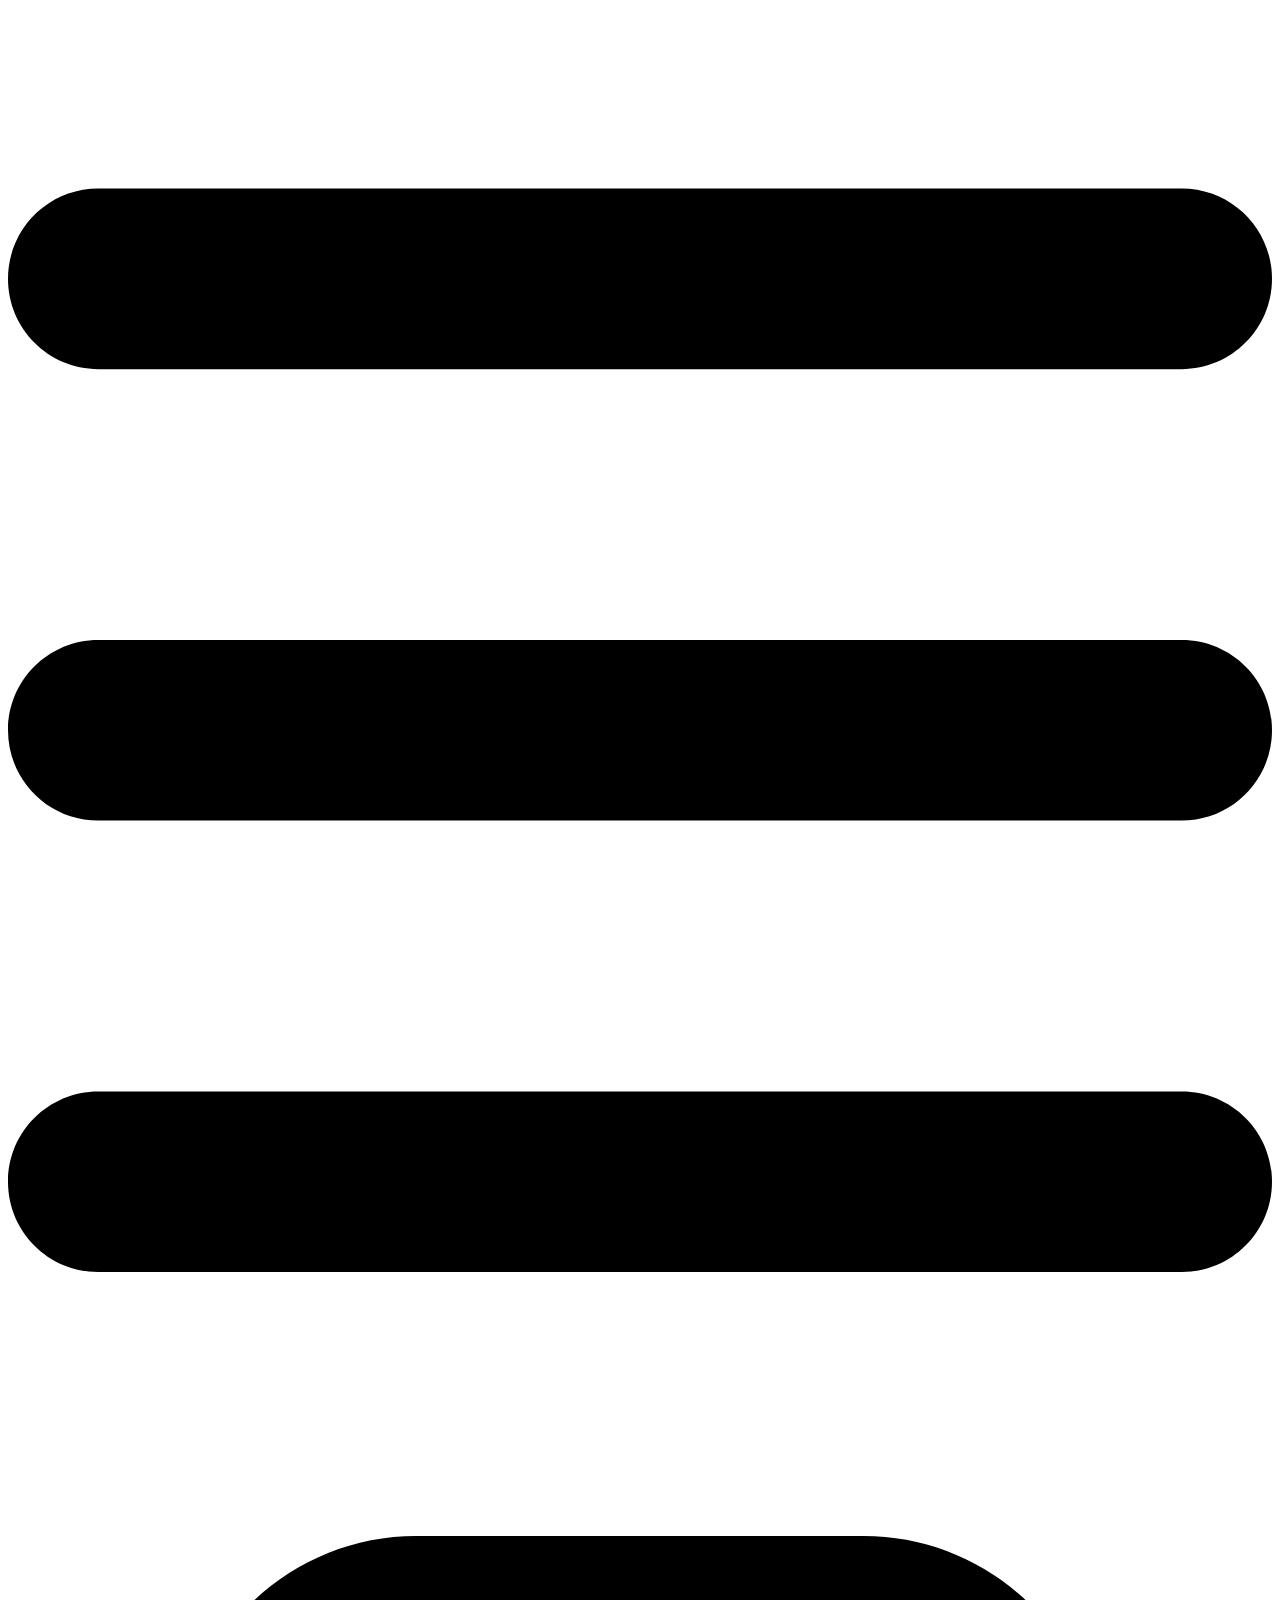
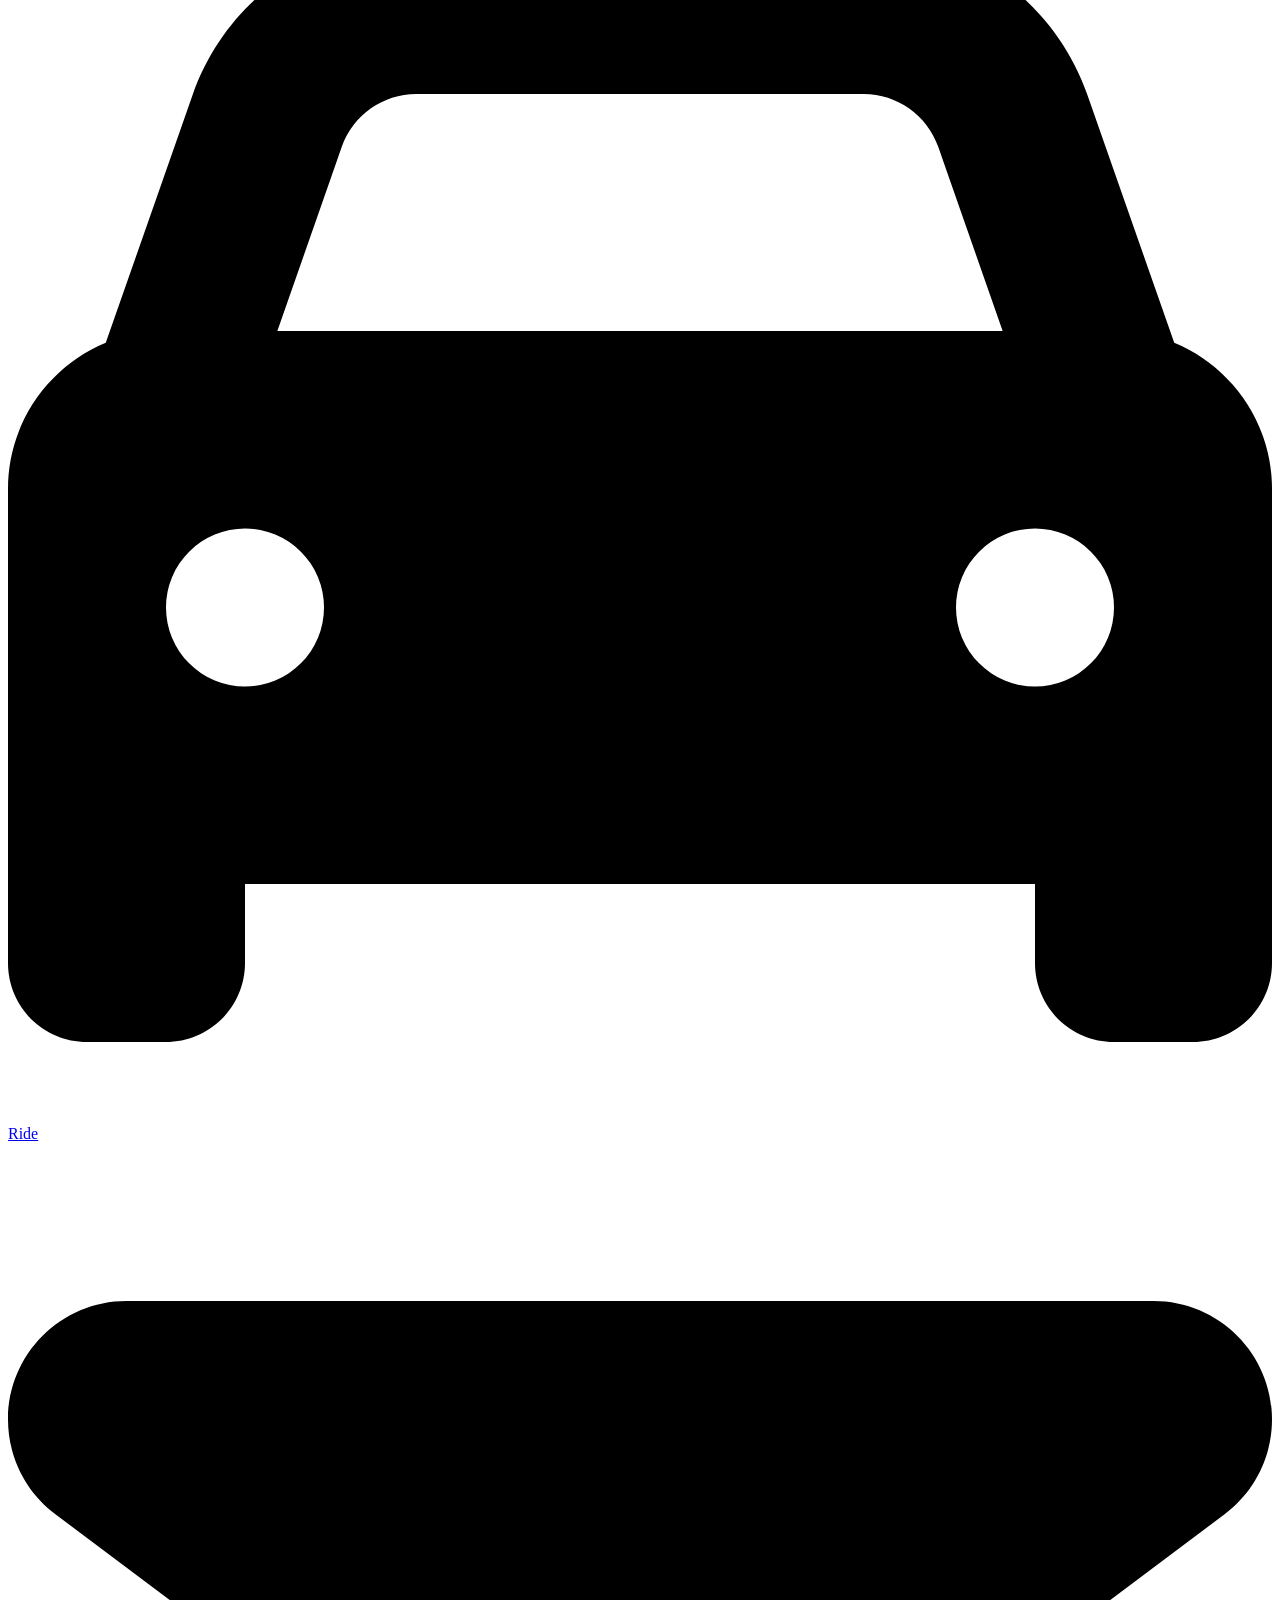
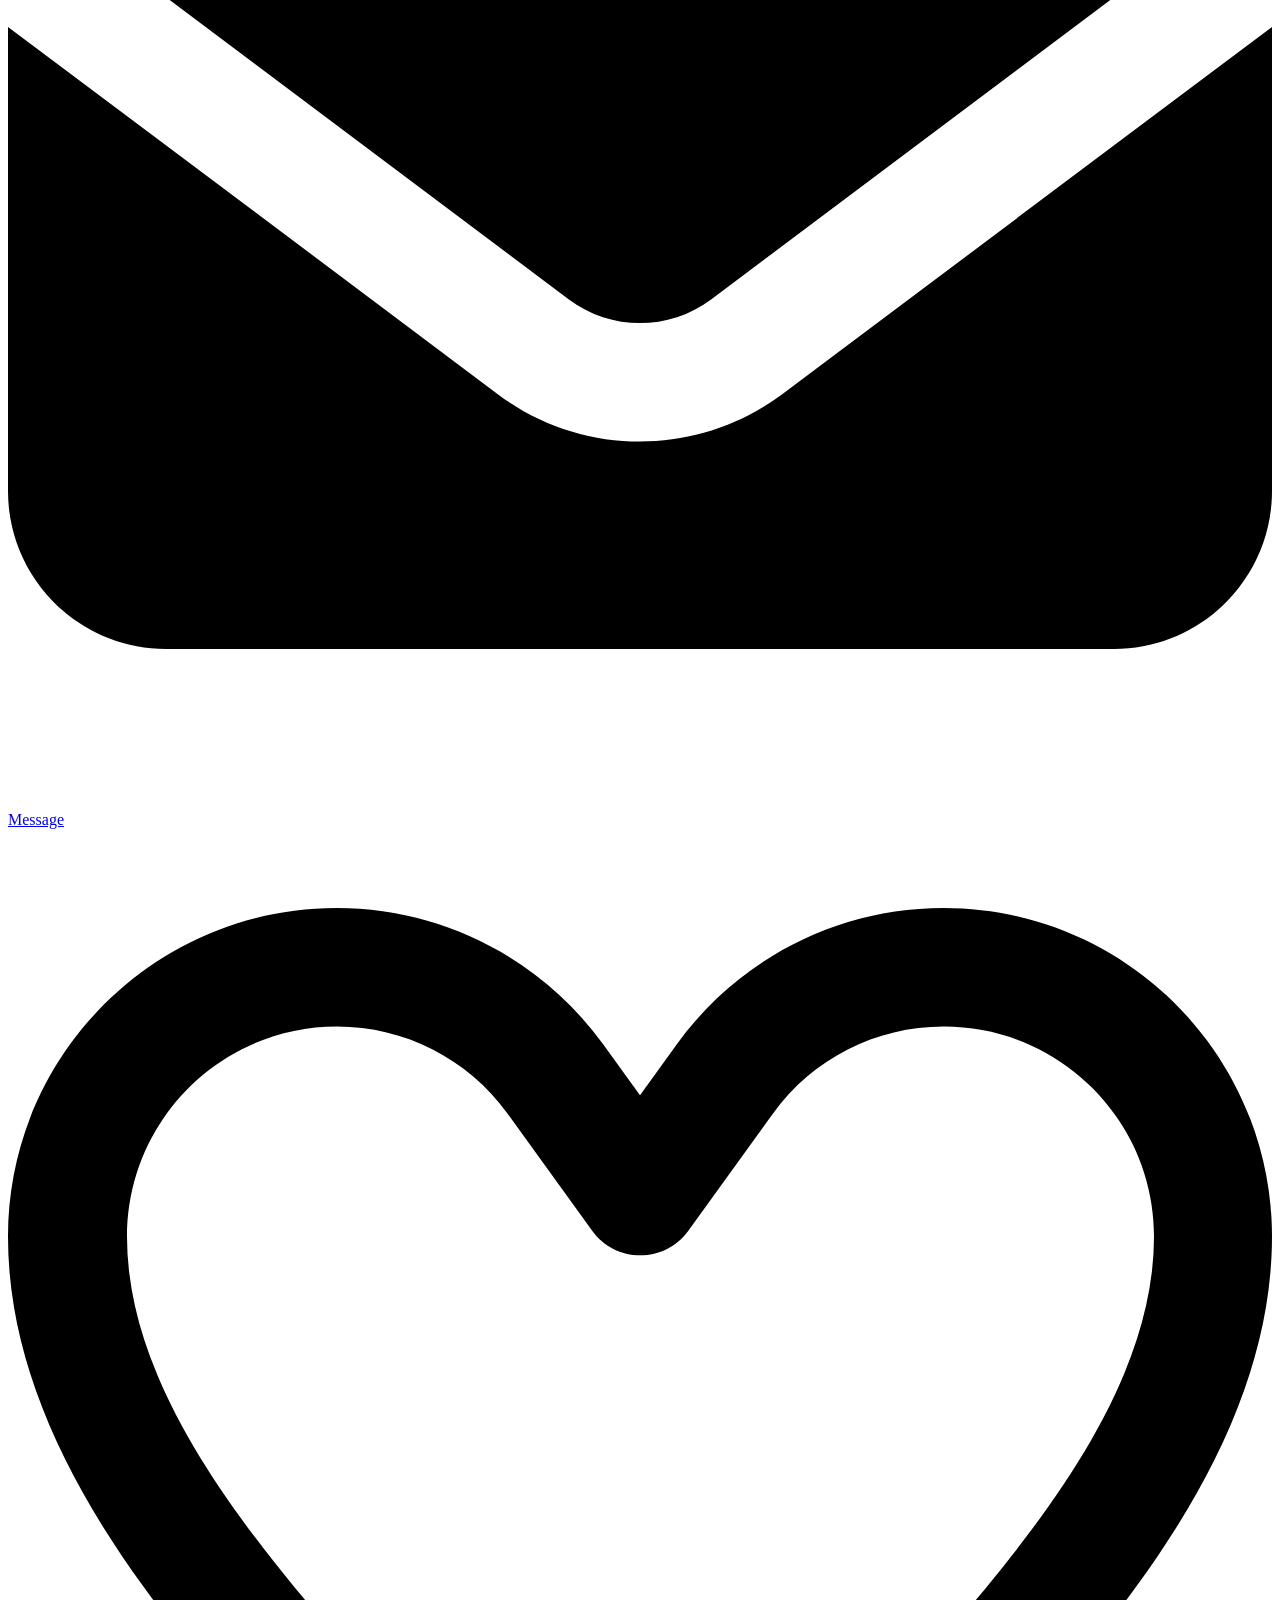
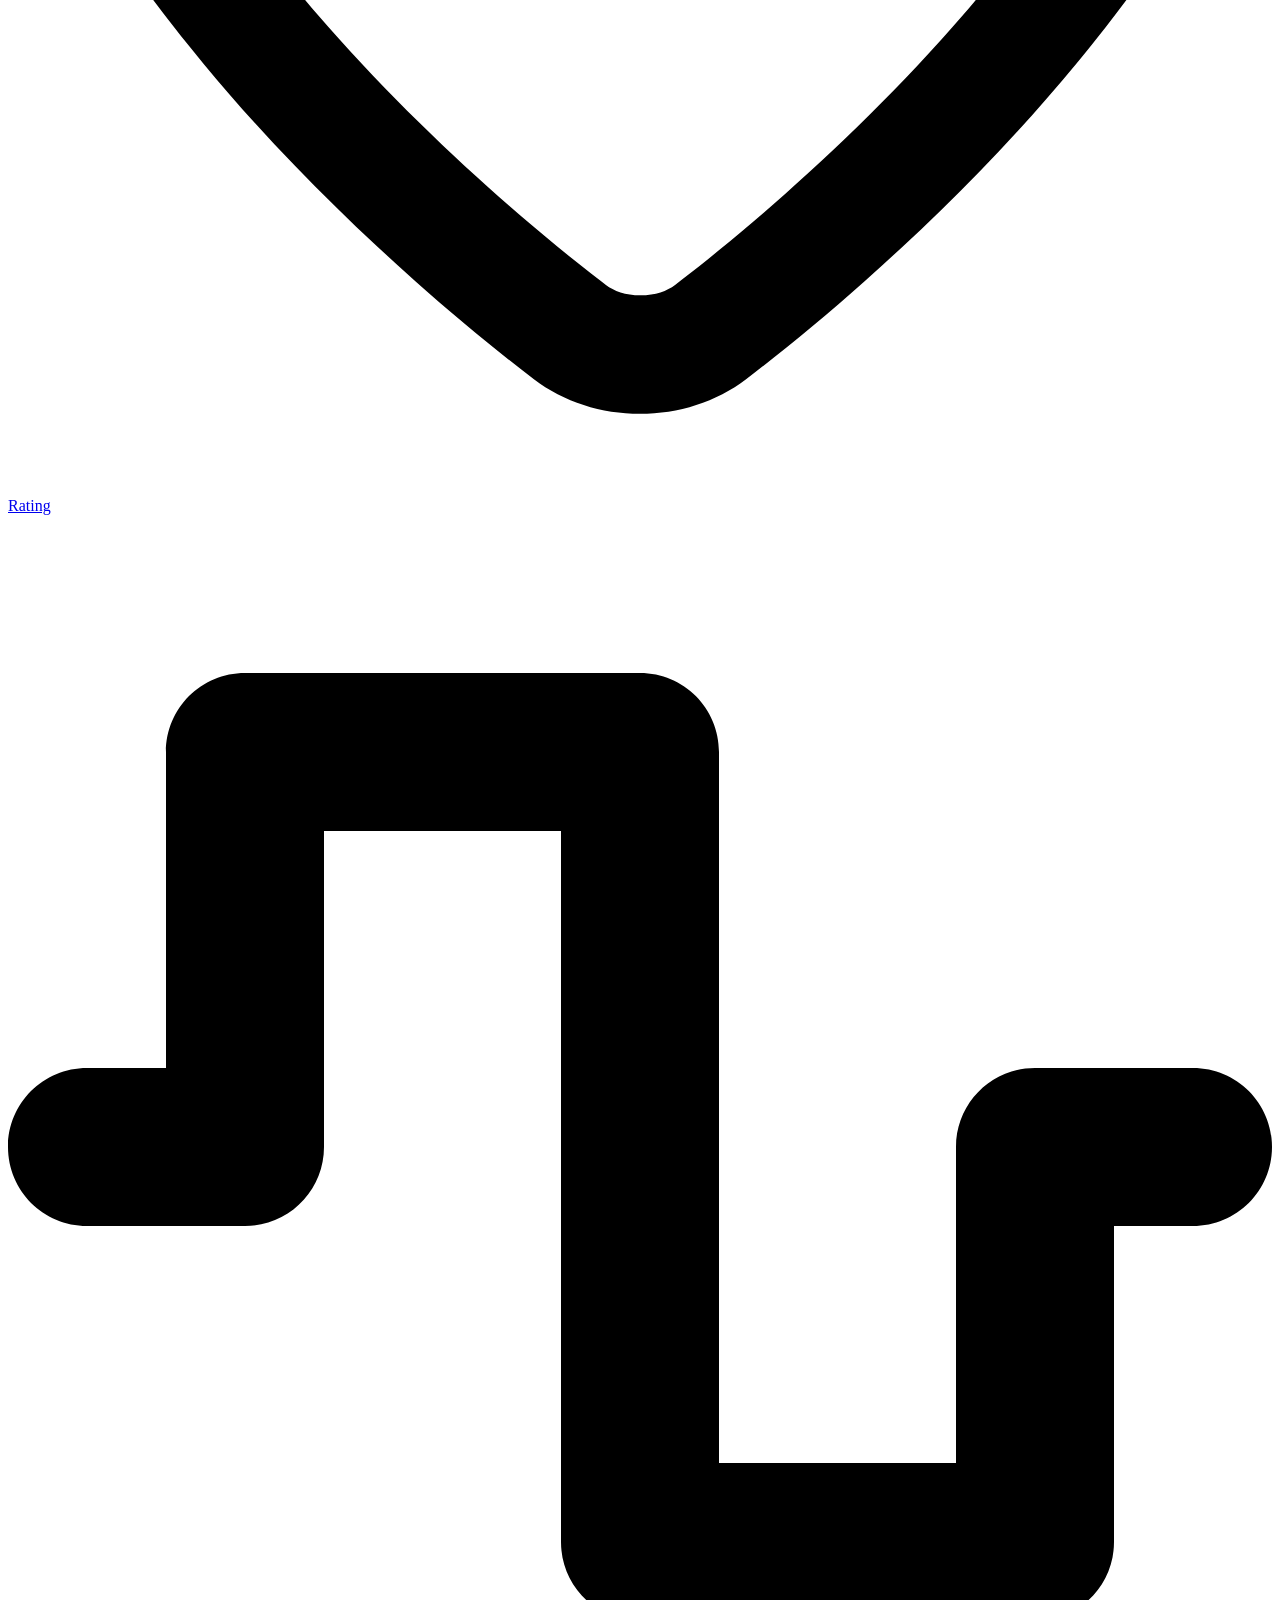
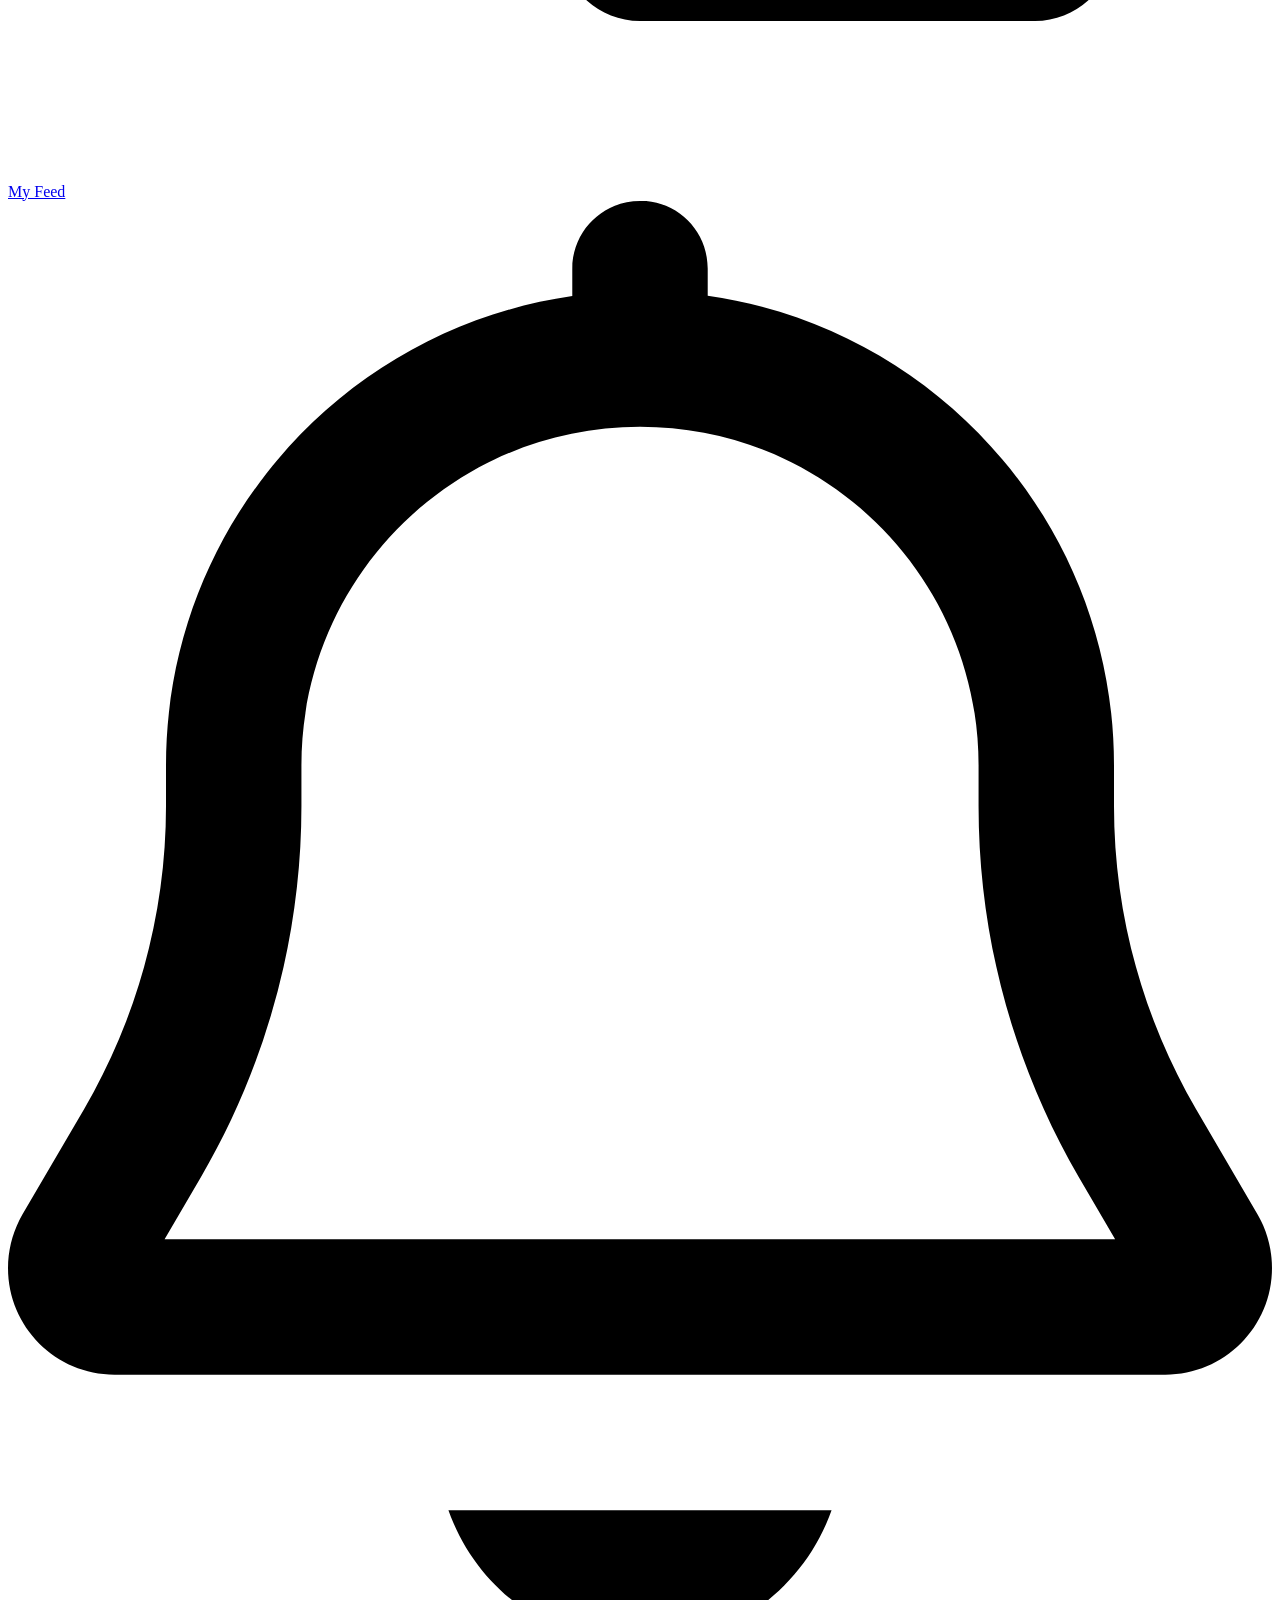
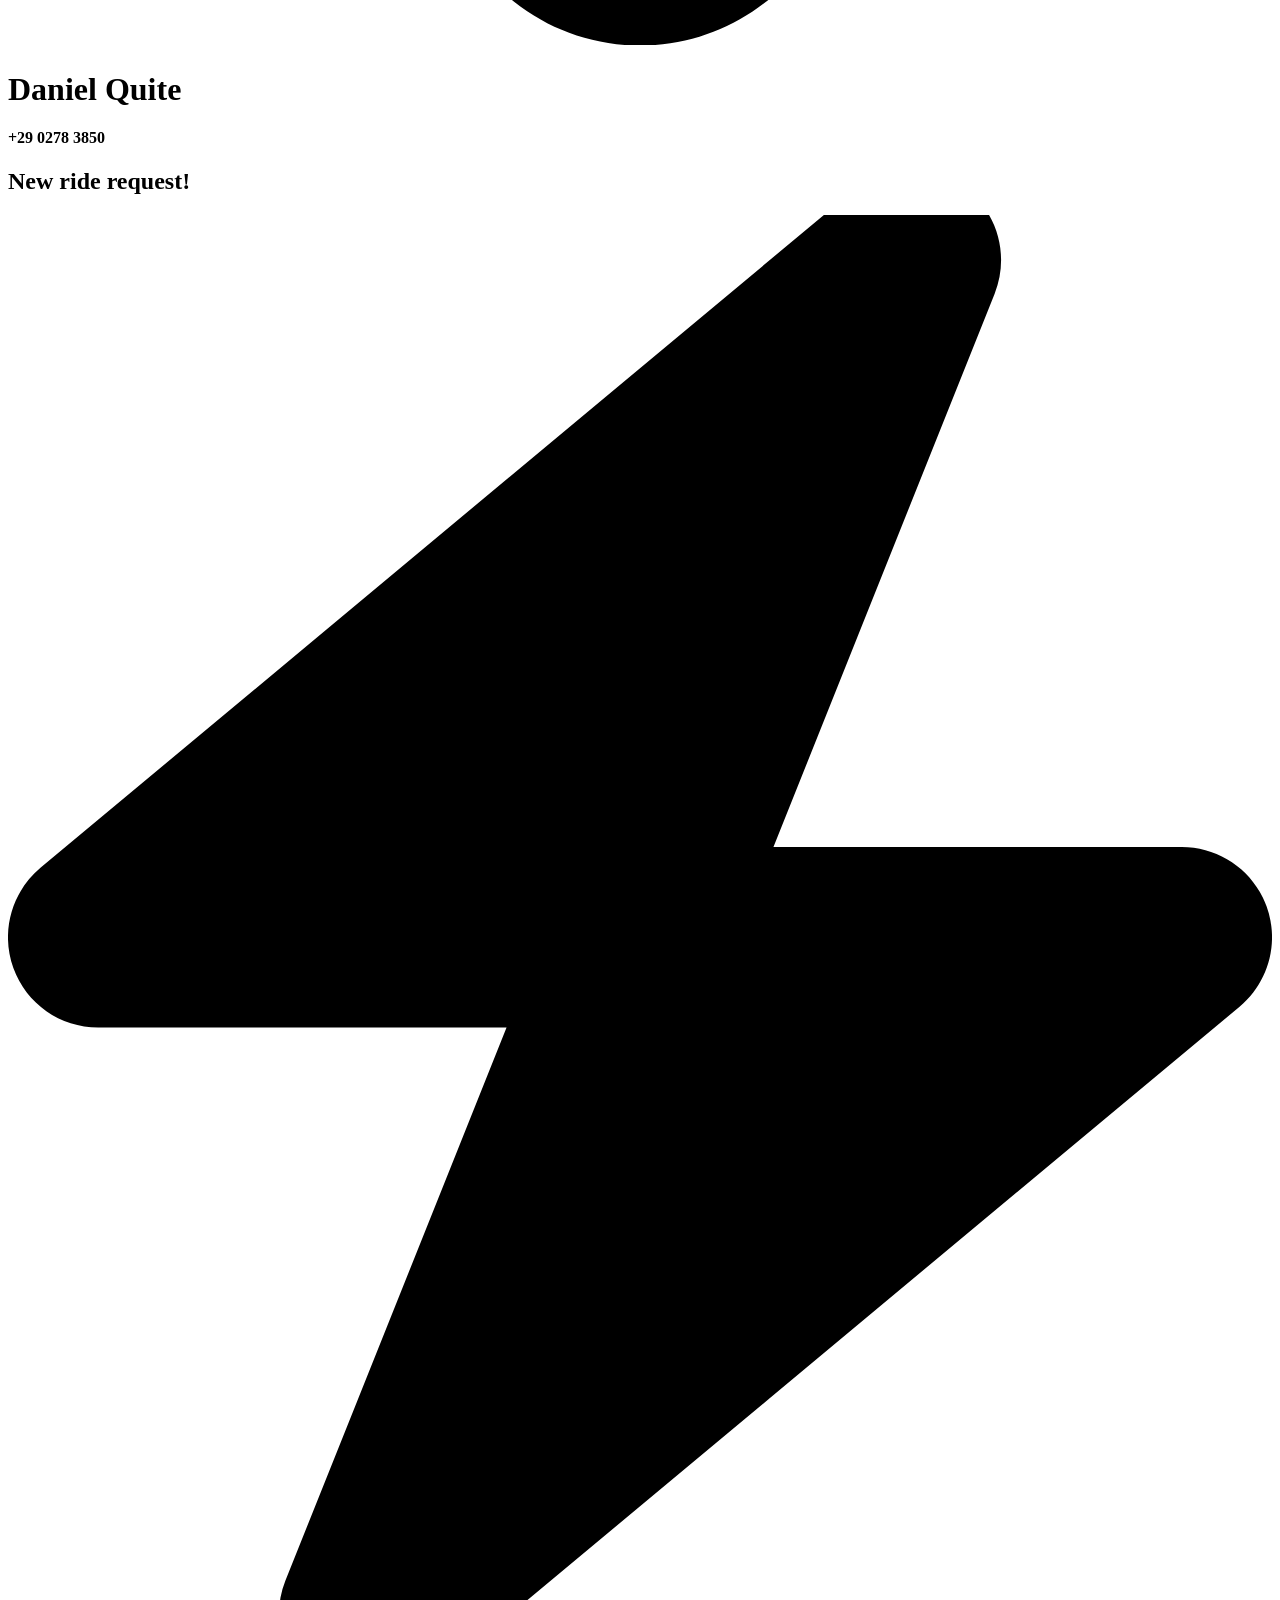
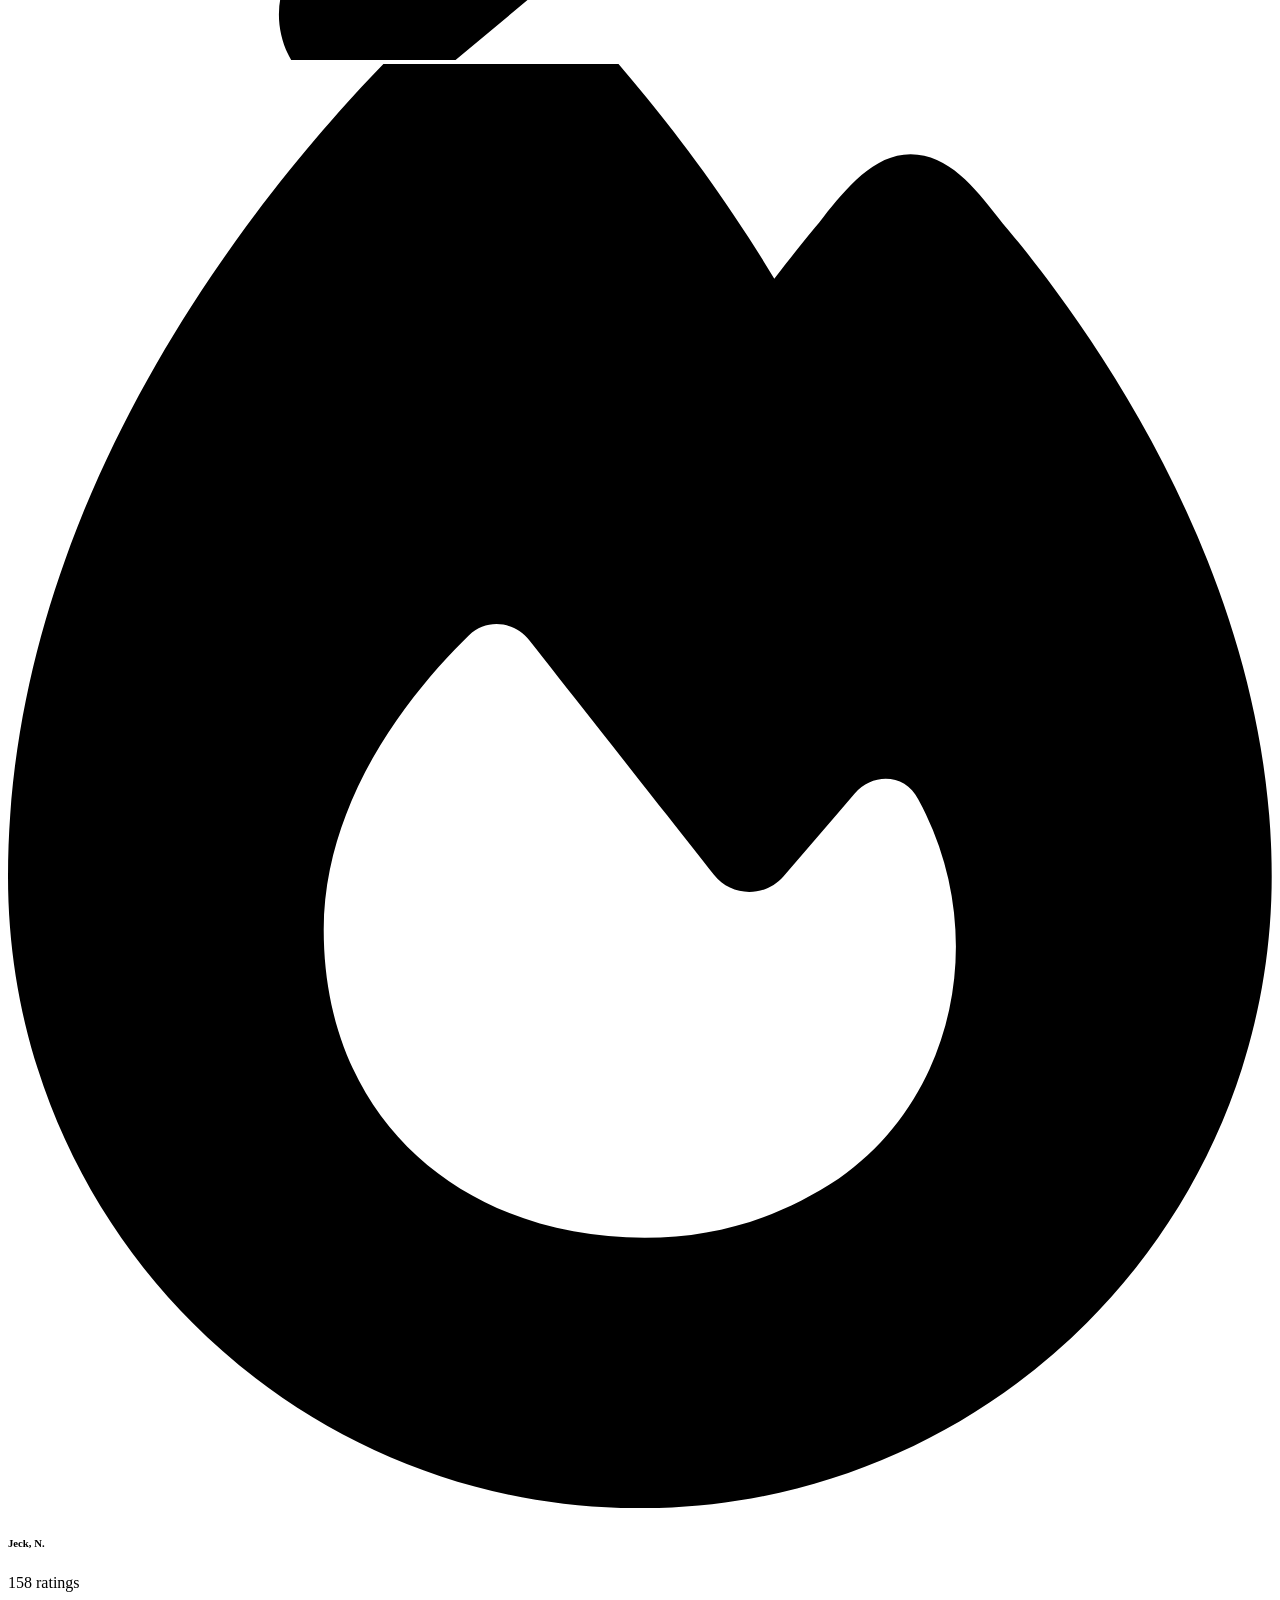
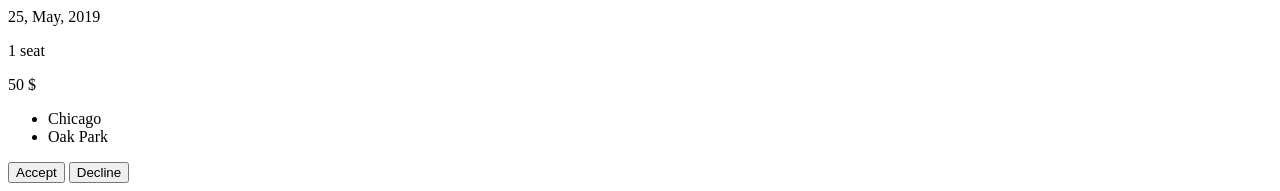
==== Web_Design/Projeto_Layout_Responsivo/index.html @ 50060b61 "Atualizado versão 1.0" ====
<!doctype html>
<html lang="en">
  <head>
    <meta charset="UTF-8" />
    <meta name="viewport" content="width=device-width, initial-scale=1.0" />
    <title>Ride Request</title>
    <link rel="stylesheet" href="css/style.css" />
    <link
      rel="stylesheet"
      href="https://cdnjs.cloudflare.com/ajax/libs/font-awesome/6.5.0/css/all.min.css"
    />
  </head>

  <body>
    <header>
      <nav>
        <div>
          <svg xmlns="http://www.w3.org/2000/svg" viewBox="0 0 448 512">
            <path
              d="M0 96C0 78.3 14.3 64 32 64l384 0c17.7 0 32 14.3 32 32s-14.3 32-32 32L32 128C14.3 128 0 113.7 0 96zM0 256c0-17.7 14.3-32 32-32l384 0c17.7 0 32 14.3 32 32s-14.3 32-32 32L32 288c-17.7 0-32-14.3-32-32zM448 416c0 17.7-14.3 32-32 32L32 448c-17.7 0-32-14.3-32-32s14.3-32 32-32l384 0c17.7 0 32 14.3 32 32z"
            />
          </svg>
        </div>

        <div>
          <svg xmlns="http://www.w3.org/2000/svg" viewBox="0 0 512 512">
            <path
              d="M135.2 117.4l-26.1 74.6 293.8 0-26.1-74.6C372.3 104.6 360.2 96 346.6 96L165.4 96c-13.6 0-25.7 8.6-30.2 21.4zM39.6 196.8L74.8 96.3C88.3 57.8 124.6 32 165.4 32l181.2 0c40.8 0 77.1 25.8 90.6 64.3l35.2 100.5c23.2 9.6 39.6 32.5 39.6 59.2l0 192c0 17.7-14.3 32-32 32l-32 0c-17.7 0-32-14.3-32-32l0-32-320 0 0 32c0 17.7-14.3 32-32 32l-32 0c-17.7 0-32-14.3-32-32L0 256c0-26.7 16.4-49.6 39.6-59.2zM128 304a32 32 0 1 0 -64 0 32 32 0 1 0 64 0zm288 32a32 32 0 1 0 0-64 32 32 0 1 0 0 64z"
            />
          </svg>
          <a href="#">Ride</a>
        </div>

        <div>
          <svg xmlns="http://www.w3.org/2000/svg" viewBox="0 0 512 512">
            <path
              d="M48 64c-26.5 0-48 21.5-48 48 0 15.1 7.1 29.3 19.2 38.4l208 156c17.1 12.8 40.5 12.8 57.6 0l208-156c12.1-9.1 19.2-23.3 19.2-38.4 0-26.5-21.5-48-48-48L48 64zM0 196L0 384c0 35.3 28.7 64 64 64l384 0c35.3 0 64-28.7 64-64l0-188-198.4 148.8c-34.1 25.6-81.1 25.6-115.2 0L0 196z"
            />
          </svg>
          <a href="#">Message</a>
        </div>

        <div>
          <svg xmlns="http://www.w3.org/2000/svg" viewBox="0 0 512 512">
            <path
              d="M378.9 80c-27.3 0-53 13.1-69 35.2l-34.4 47.6c-4.5 6.2-11.7 9.9-19.4 9.9s-14.9-3.7-19.4-9.9l-34.4-47.6c-16-22.1-41.7-35.2-69-35.2-47 0-85.1 38.1-85.1 85.1 0 49.9 32 98.4 68.1 142.3 41.1 50 91.4 94 125.9 120.3 3.2 2.4 7.9 4.2 14 4.2s10.8-1.8 14-4.2c34.5-26.3 84.8-70.4 125.9-120.3 36.2-43.9 68.1-92.4 68.1-142.3 0-47-38.1-85.1-85.1-85.1zM271 87.1c25-34.6 65.2-55.1 107.9-55.1 73.5 0 133.1 59.6 133.1 133.1 0 68.6-42.9 128.9-79.1 172.8-44.1 53.6-97.3 100.1-133.8 127.9-12.3 9.4-27.5 14.1-43.1 14.1s-30.8-4.7-43.1-14.1C176.4 438 123.2 391.5 79.1 338 42.9 294.1 0 233.7 0 165.1 0 91.6 59.6 32 133.1 32 175.8 32 216 52.5 241 87.1l15 20.7 15-20.7z"
            />
          </svg>
          <a href="#">Rating</a>
        </div>

        <div>
          <svg xmlns="http://www.w3.org/2000/svg" viewBox="0 0 512 512">
            <path
              d="M64 96c0-17.7 14.3-32 32-32l160 0c17.7 0 32 14.3 32 32l0 288 96 0 0-128c0-17.7 14.3-32 32-32l64 0c17.7 0 32 14.3 32 32s-14.3 32-32 32l-32 0 0 128c0 17.7-14.3 32-32 32l-160 0c-17.7 0-32-14.3-32-32l0-288-96 0 0 128c0 17.7-14.3 32-32 32l-64 0c-17.7 0-32-14.3-32-32s14.3-32 32-32l32 0 0-128z"
            />
          </svg>
          <a href="#">My Feed</a>
        </div>
      </nav>

      <div>
        <svg xmlns="http://www.w3.org/2000/svg" viewBox="0 0 448 512">
          <path
            d="M224 0c-13.3 0-24 10.7-24 24l0 9.7C118.6 45.3 56 115.4 56 200l0 14.5c0 37.7-10 74.7-29 107.3L5.1 359.2C1.8 365 0 371.5 0 378.2 0 399.1 16.9 416 37.8 416l372.4 0c20.9 0 37.8-16.9 37.8-37.8 0-6.7-1.8-13.3-5.1-19L421 321.7c-19-32.6-29-69.6-29-107.3l0-14.5c0-84.6-62.6-154.7-144-166.3l0-9.7c0-13.3-10.7-24-24-24zM392.4 368l-336.9 0 12.9-22.1C91.7 306 104 260.6 104 214.5l0-14.5c0-66.3 53.7-120 120-120s120 53.7 120 120l0 14.5c0 46.2 12.3 91.5 35.5 131.4L392.4 368zM156.1 464c9.9 28 36.6 48 67.9 48s58-20 67.9-48l-135.8 0z"
          />
        </svg>
      </div>

      <h1>Daniel Quite</h1>
      <h4>+29 0278 3850</h4>
    </header>

    <main>
      <section>
        <h2>New ride request!</h2>
        <div>
          <svg xmlns="http://www.w3.org/2000/svg" viewBox="0 0 448 512">
            <path
              d="M338.8-9.9c11.9 8.6 16.3 24.2 10.9 37.8L271.3 224 416 224c13.5 0 25.5 8.4 30.1 21.1s.7 26.9-9.6 35.5l-288 240c-11.3 9.4-27.4 9.9-39.3 1.3s-16.3-24.2-10.9-37.8L176.7 288 32 288c-13.5 0-25.5-8.4-30.1-21.1s-.7-26.9 9.6-35.5l288-240c11.3-9.4 27.4-9.9 39.3-1.3z"
            />
          </svg>
        </div>

        <div>
          <svg xmlns="http://www.w3.org/2000/svg" viewBox="0 0 448 512">
            <path
              d="M160.5-26.4c9.3-7.8 23-7.5 31.9 .9 12.3 11.6 23.3 24.4 33.9 37.4 13.5 16.5 29.7 38.3 45.3 64.2 5.2-6.8 10-12.8 14.2-17.9 1.1-1.3 2.2-2.7 3.3-4.1 7.9-9.8 17.7-22.1 30.8-22.1 13.4 0 22.8 11.9 30.8 22.1 1.3 1.7 2.6 3.3 3.9 4.8 10.3 12.4 24 30.3 37.7 52.4 27.2 43.9 55.6 106.4 55.6 176.6 0 123.7-100.3 224-224 224S0 411.7 0 288c0-91.1 41.1-170 80.5-225 19.9-27.7 39.7-49.9 54.6-65.1 8.2-8.4 16.5-16.7 25.5-24.2zM225.7 416c25.3 0 47.7-7 68.8-21 42.1-29.4 53.4-88.2 28.1-134.4-4.5-9-16-9.6-22.5-2l-25.2 29.3c-6.6 7.6-18.5 7.4-24.7-.5-17.3-22.1-49.1-62.4-65.3-83-5.4-6.9-15.2-8-21.5-1.9-18.3 17.8-51.5 56.8-51.5 104.3 0 68.6 50.6 109.2 113.7 109.2z"
            />
          </svg>
        </div>
      </section>

      <section>
        <h6>Jeck, N.</h6>
        <p>158 ratings</p>

        <p>25, May, 2019</p>
        <p>1 seat</p>
        <p>50 $</p>

        <ul>
          <li>Chicago</li>
          <li>Oak Park</li>
        </ul>
      </section>

      <section>
        <form action="/ride.html">
          <button>Accept</button>
          <button>Decline</button>
        </form>
      </section>
    </main>
  </body>
</html>
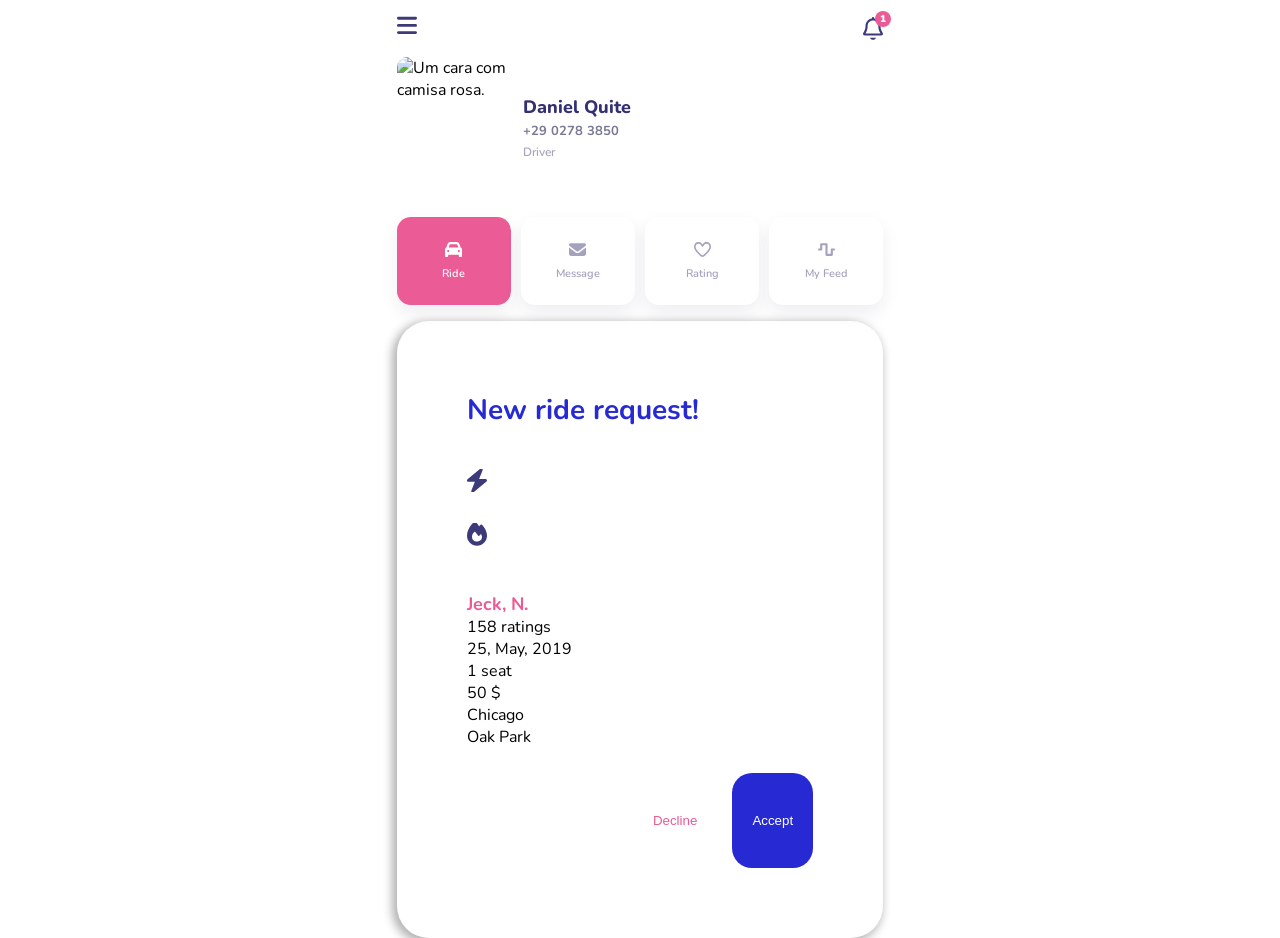
==== commit 5141e9ae: "Arrumado o icone do carro e o botão de aceito." ====
--- a/Web_Design/Projeto_Layout_Responsivo/index.html
+++ b/Web_Design/Projeto_Layout_Responsivo/index.html
@@ -6,111 +6,154 @@
     <title>Ride Request</title>
     <link rel="stylesheet" href="css/style.css" />
     <link
+      href="https://fonts.googleapis.com/css2?family=Nunito:wght@400;600;700&display=swap"
+      rel="stylesheet"
+    />
+
+    <link
       rel="stylesheet"
       href="https://cdnjs.cloudflare.com/ajax/libs/font-awesome/6.5.0/css/all.min.css"
     />
   </head>
+  <body>
+    <header class="cabecalho">
+      <div>
+        <svg
+          class="svg-class"
+          xmlns="http://www.w3.org/2000/svg"
+          viewBox="0 0 448 512"
+        >
+          <path
+            d="M0 96C0 78.3 14.3 64 32 64l384 0c17.7 0 32 14.3 32 32s-14.3 32-32 32L32 128C14.3 128 0 113.7 0 96zM0 256c0-17.7 14.3-32 32-32l384 0c17.7 0 32 14.3 32 32s-14.3 32-32 32L32 288c-17.7 0-32-14.3-32-32zM448 416c0 17.7-14.3 32-32 32L32 448c-17.7 0-32-14.3-32-32s14.3-32 32-32l384 0c17.7 0 32 14.3 32 32z"
+          />
+        </svg>
+      </div>
 
-  <body>
-    <header>
-      <nav>
-        <div>
-          <svg xmlns="http://www.w3.org/2000/svg" viewBox="0 0 448 512">
-            <path
-              d="M0 96C0 78.3 14.3 64 32 64l384 0c17.7 0 32 14.3 32 32s-14.3 32-32 32L32 128C14.3 128 0 113.7 0 96zM0 256c0-17.7 14.3-32 32-32l384 0c17.7 0 32 14.3 32 32s-14.3 32-32 32L32 288c-17.7 0-32-14.3-32-32zM448 416c0 17.7-14.3 32-32 32L32 448c-17.7 0-32-14.3-32-32s14.3-32 32-32l384 0c17.7 0 32 14.3 32 32z"
-            />
-          </svg>
-        </div>
+      <div class="bell-wrap">
+        <svg
+          class="svg-class"
+          xmlns="http://www.w3.org/2000/svg"
+          viewBox="0 0 448 512"
+        >
+          <path
+            d="M224 0c-13.3 0-24 10.7-24 24l0 9.7C118.6 45.3 56 115.4 56 200l0 14.5c0 37.7-10 74.7-29 107.3L5.1 359.2C1.8 365 0 371.5 0 378.2 0 399.1 16.9 416 37.8 416l372.4 0c20.9 0 37.8-16.9 37.8-37.8 0-6.7-1.8-13.3-5.1-19L421 321.7c-19-32.6-29-69.6-29-107.3l0-14.5c0-84.6-62.6-154.7-144-166.3l0-9.7c0-13.3-10.7-24-24-24zM392.4 368l-336.9 0 12.9-22.1C91.7 306 104 260.6 104 214.5l0-14.5c0-66.3 53.7-120 120-120s120 53.7 120 120l0 14.5c0 46.2 12.3 91.5 35.5 131.4L392.4 368zM156.1 464c9.9 28 36.6 48 67.9 48s58-20 67.9-48l-135.8 0z"
+          />
+        </svg>
+        <span class="badge">1</span>
+      </div>
+    </header>
 
-        <div>
-          <svg xmlns="http://www.w3.org/2000/svg" viewBox="0 0 512 512">
+    <main>
+      <section class="grido">
+        <img
+          id="guy-pink"
+          src="images/nice-guy.png"
+          alt="Um cara com camisa rosa."
+        />
+        <section id="text-principal">
+          <h1>Daniel Quite</h1>
+          <p class="phone">+29 0278 3850</p>
+          <p id="drive">Driver</p>
+        </section>
+      </section>
+
+      <nav class="top-actions">
+        <div class="icon-princpal ativo">
+          <svg
+            class="svg-class"
+            xmlns="http://www.w3.org/2000/svg"
+            viewBox="0 0 512 512"
+          >
             <path
               d="M135.2 117.4l-26.1 74.6 293.8 0-26.1-74.6C372.3 104.6 360.2 96 346.6 96L165.4 96c-13.6 0-25.7 8.6-30.2 21.4zM39.6 196.8L74.8 96.3C88.3 57.8 124.6 32 165.4 32l181.2 0c40.8 0 77.1 25.8 90.6 64.3l35.2 100.5c23.2 9.6 39.6 32.5 39.6 59.2l0 192c0 17.7-14.3 32-32 32l-32 0c-17.7 0-32-14.3-32-32l0-32-320 0 0 32c0 17.7-14.3 32-32 32l-32 0c-17.7 0-32-14.3-32-32L0 256c0-26.7 16.4-49.6 39.6-59.2zM128 304a32 32 0 1 0 -64 0 32 32 0 1 0 64 0zm288 32a32 32 0 1 0 0-64 32 32 0 1 0 0 64z"
             />
           </svg>
-          <a href="#">Ride</a>
+          <span>Ride</span>
         </div>
 
-        <div>
-          <svg xmlns="http://www.w3.org/2000/svg" viewBox="0 0 512 512">
+        <div class="icon-princpal">
+          <svg
+            class="svg-class"
+            xmlns="http://www.w3.org/2000/svg"
+            viewBox="0 0 512 512"
+          >
             <path
               d="M48 64c-26.5 0-48 21.5-48 48 0 15.1 7.1 29.3 19.2 38.4l208 156c17.1 12.8 40.5 12.8 57.6 0l208-156c12.1-9.1 19.2-23.3 19.2-38.4 0-26.5-21.5-48-48-48L48 64zM0 196L0 384c0 35.3 28.7 64 64 64l384 0c35.3 0 64-28.7 64-64l0-188-198.4 148.8c-34.1 25.6-81.1 25.6-115.2 0L0 196z"
             />
           </svg>
-          <a href="#">Message</a>
+          <span>Message</span>
         </div>
 
-        <div>
-          <svg xmlns="http://www.w3.org/2000/svg" viewBox="0 0 512 512">
+        <div class="icon-princpal">
+          <svg
+            class="svg-class"
+            xmlns="http://www.w3.org/2000/svg"
+            viewBox="0 0 512 512"
+          >
             <path
               d="M378.9 80c-27.3 0-53 13.1-69 35.2l-34.4 47.6c-4.5 6.2-11.7 9.9-19.4 9.9s-14.9-3.7-19.4-9.9l-34.4-47.6c-16-22.1-41.7-35.2-69-35.2-47 0-85.1 38.1-85.1 85.1 0 49.9 32 98.4 68.1 142.3 41.1 50 91.4 94 125.9 120.3 3.2 2.4 7.9 4.2 14 4.2s10.8-1.8 14-4.2c34.5-26.3 84.8-70.4 125.9-120.3 36.2-43.9 68.1-92.4 68.1-142.3 0-47-38.1-85.1-85.1-85.1zM271 87.1c25-34.6 65.2-55.1 107.9-55.1 73.5 0 133.1 59.6 133.1 133.1 0 68.6-42.9 128.9-79.1 172.8-44.1 53.6-97.3 100.1-133.8 127.9-12.3 9.4-27.5 14.1-43.1 14.1s-30.8-4.7-43.1-14.1C176.4 438 123.2 391.5 79.1 338 42.9 294.1 0 233.7 0 165.1 0 91.6 59.6 32 133.1 32 175.8 32 216 52.5 241 87.1l15 20.7 15-20.7z"
             />
           </svg>
-          <a href="#">Rating</a>
+          <span>Rating</span>
         </div>
 
-        <div>
-          <svg xmlns="http://www.w3.org/2000/svg" viewBox="0 0 512 512">
+        <div class="icon-princpal">
+          <svg
+            class="svg-class"
+            xmlns="http://www.w3.org/2000/svg"
+            viewBox="0 0 512 512"
+          >
             <path
               d="M64 96c0-17.7 14.3-32 32-32l160 0c17.7 0 32 14.3 32 32l0 288 96 0 0-128c0-17.7 14.3-32 32-32l64 0c17.7 0 32 14.3 32 32s-14.3 32-32 32l-32 0 0 128c0 17.7-14.3 32-32 32l-160 0c-17.7 0-32-14.3-32-32l0-288-96 0 0 128c0 17.7-14.3 32-32 32l-64 0c-17.7 0-32-14.3-32-32s14.3-32 32-32l32 0 0-128z"
             />
           </svg>
-          <a href="#">My Feed</a>
+          <span>My Feed</span>
         </div>
       </nav>
 
-      <div>
-        <svg xmlns="http://www.w3.org/2000/svg" viewBox="0 0 448 512">
-          <path
-            d="M224 0c-13.3 0-24 10.7-24 24l0 9.7C118.6 45.3 56 115.4 56 200l0 14.5c0 37.7-10 74.7-29 107.3L5.1 359.2C1.8 365 0 371.5 0 378.2 0 399.1 16.9 416 37.8 416l372.4 0c20.9 0 37.8-16.9 37.8-37.8 0-6.7-1.8-13.3-5.1-19L421 321.7c-19-32.6-29-69.6-29-107.3l0-14.5c0-84.6-62.6-154.7-144-166.3l0-9.7c0-13.3-10.7-24-24-24zM392.4 368l-336.9 0 12.9-22.1C91.7 306 104 260.6 104 214.5l0-14.5c0-66.3 53.7-120 120-120s120 53.7 120 120l0 14.5c0 46.2 12.3 91.5 35.5 131.4L392.4 368zM156.1 464c9.9 28 36.6 48 67.9 48s58-20 67.9-48l-135.8 0z"
-          />
-        </svg>
+      
+      <div id="box-1">
+        <section class="box">
+          <h2>New ride request!</h2>
+          <div>
+            <svg
+              class="svg-class"
+              xmlns="http://www.w3.org/2000/svg"
+              viewBox="0 0 448 512"
+            >
+              <path
+                d="M338.8-9.9c11.9 8.6 16.3 24.2 10.9 37.8L271.3 224 416 224c13.5 0 25.5 8.4 30.1 21.1s.7 26.9-9.6 35.5l-288 240c-11.3 9.4-27.4 9.9-39.3 1.3s-16.3-24.2-10.9-37.8L176.7 288 32 288c-13.5 0-25.5-8.4-30.1-21.1s-.7-26.9 9.6-35.5l288-240c11.3-9.4 27.4-9.9 39.3-1.3z"
+              />
+            </svg>
+          </div>
+          <div>
+            <svg
+              class="svg-class"
+              xmlns="http://www.w3.org/2000/svg"
+              viewBox="0 0 448 512"
+            >
+              <path
+                d="M160.5-26.4c9.3-7.8 23-7.5 31.9 .9 12.3 11.6 23.3 24.4 33.9 37.4 13.5 16.5 29.7 38.3 45.3 64.2 5.2-6.8 10-12.8 14.2-17.9 1.1-1.3 2.2-2.7 3.3-4.1 7.9-9.8 17.7-22.1 30.8-22.1 13.4 0 22.8 11.9 30.8 22.1 1.3 1.7 2.6 3.3 3.9 4.8 10.3 12.4 24 30.3 37.7 52.4 27.2 43.9 55.6 106.4 55.6 176.6 0 123.7-100.3 224-224 224S0 411.7 0 288c0-91.1 41.1-170 80.5-225 19.9-27.7 39.7-49.9 54.6-65.1 8.2-8.4 16.5-16.7 25.5-24.2zM225.7 416c25.3 0 47.7-7 68.8-21 42.1-29.4 53.4-88.2 28.1-134.4-4.5-9-16-9.6-22.5-2l-25.2 29.3c-6.6 7.6-18.5 7.4-24.7-.5-17.3-22.1-49.1-62.4-65.3-83-5.4-6.9-15.2-8-21.5-1.9-18.3 17.8-51.5 56.8-51.5 104.3 0 68.6 50.6 109.2 113.7 109.2z"
+              />
+            </svg>
+          </div>
+          <section>
+            <h6>Jeck, N.</h6>
+            <p>158 ratings</p>
+            <p>25, May, 2019</p>
+            <p>1 seat</p>
+            <p>50 $</p>
+            <p>Chicago</p>
+            <p>Oak Park</p>
+          </section>
+          <section>
+            <form action="/ride.html">
+               <button id="btn-decline">Decline</button>
+              <button>Accept</button>
+            </form>
+          </section>
+        </section>
       </div>
-
-      <h1>Daniel Quite</h1>
-      <h4>+29 0278 3850</h4>
-    </header>
-
-    <main>
-      <section>
-        <h2>New ride request!</h2>
-        <div>
-          <svg xmlns="http://www.w3.org/2000/svg" viewBox="0 0 448 512">
-            <path
-              d="M338.8-9.9c11.9 8.6 16.3 24.2 10.9 37.8L271.3 224 416 224c13.5 0 25.5 8.4 30.1 21.1s.7 26.9-9.6 35.5l-288 240c-11.3 9.4-27.4 9.9-39.3 1.3s-16.3-24.2-10.9-37.8L176.7 288 32 288c-13.5 0-25.5-8.4-30.1-21.1s-.7-26.9 9.6-35.5l288-240c11.3-9.4 27.4-9.9 39.3-1.3z"
-            />
-          </svg>
-        </div>
-
-        <div>
-          <svg xmlns="http://www.w3.org/2000/svg" viewBox="0 0 448 512">
-            <path
-              d="M160.5-26.4c9.3-7.8 23-7.5 31.9 .9 12.3 11.6 23.3 24.4 33.9 37.4 13.5 16.5 29.7 38.3 45.3 64.2 5.2-6.8 10-12.8 14.2-17.9 1.1-1.3 2.2-2.7 3.3-4.1 7.9-9.8 17.7-22.1 30.8-22.1 13.4 0 22.8 11.9 30.8 22.1 1.3 1.7 2.6 3.3 3.9 4.8 10.3 12.4 24 30.3 37.7 52.4 27.2 43.9 55.6 106.4 55.6 176.6 0 123.7-100.3 224-224 224S0 411.7 0 288c0-91.1 41.1-170 80.5-225 19.9-27.7 39.7-49.9 54.6-65.1 8.2-8.4 16.5-16.7 25.5-24.2zM225.7 416c25.3 0 47.7-7 68.8-21 42.1-29.4 53.4-88.2 28.1-134.4-4.5-9-16-9.6-22.5-2l-25.2 29.3c-6.6 7.6-18.5 7.4-24.7-.5-17.3-22.1-49.1-62.4-65.3-83-5.4-6.9-15.2-8-21.5-1.9-18.3 17.8-51.5 56.8-51.5 104.3 0 68.6 50.6 109.2 113.7 109.2z"
-            />
-          </svg>
-        </div>
-      </section>
-
-      <section>
-        <h6>Jeck, N.</h6>
-        <p>158 ratings</p>
-
-        <p>25, May, 2019</p>
-        <p>1 seat</p>
-        <p>50 $</p>
-
-        <ul>
-          <li>Chicago</li>
-          <li>Oak Park</li>
-        </ul>
-      </section>
-
-      <section>
-        <form action="/ride.html">
-          <button>Accept</button>
-          <button>Decline</button>
-        </form>
-      </section>
     </main>
   </body>
 </html>
--- a/Web_Design/Projeto_Layout_Responsivo/css/style.css
+++ b/Web_Design/Projeto_Layout_Responsivo/css/style.css
@@ -0,0 +1,229 @@
+:root {
+  --cor-primaria: #eb5b95;
+  --cor-secundaria: #2729d3;
+  --fonte-principal: "Nunito", sans-serif;
+}
+
+* {
+  margin: 0;
+  padding: 0;
+  box-sizing: border-box;
+}
+
+body {
+  font-family: var(--fonte-principal);
+  height: min(100dvh, calc(100vw * (16 / 9)));
+  width: min(100vw, calc(100dvh * (9 / 16)));
+  aspect-ratio: 9/16;
+  position: relative;
+  background-color: #fff;
+  margin: 0 auto;
+  padding: 14px 10px 0;
+  overflow: hidden;
+  border-radius: 20px
+}
+
+nav {
+  position: relative;
+  left: 0;
+  right: 0;
+  display: flex;
+  justify-content: space-around;
+  align-items: center;
+  gap: 20px;
+}
+
+nav div {
+  display: flex;
+  flex-direction: column;
+  align-items: center;
+  gap: 5px;
+}
+
+.svg-class {
+  width: 20px;
+  fill: #3d3a7a;
+}
+
+.cabecalho {
+  display: flex;
+  justify-content: space-between;
+  align-items: center;
+  margin-bottom: 14px;
+}
+
+.grido {
+  display: grid;
+  grid-template-columns: 114px 1fr;
+  gap: 12px;
+  align-items: center;
+  margin-bottom: 16px;
+}
+
+.bell-wrap {
+  position: relative;
+  display: inline-flex;
+  align-items: center;
+  justify-content: center;
+}
+
+.badge {
+  position: absolute;
+  top: -6px;
+  right: -8px;
+  width: 16px;
+  height: 16px;
+  border-radius: 50%;
+  background-color: var(--cor-primaria);
+  color: #fff;
+  font-size: 10px;
+  font-weight: 900;
+  display: grid;
+  place-items: center;
+  line-height: 1;
+}
+
+#guy-pink {
+  width: 114px;
+  height: 144px;
+  object-fit: cover;
+  margin: 0;
+  border-radius: 10px;
+}
+
+#drive {
+  font-size: 12px;
+  font-weight: 600;
+  color: #a8a6ba;
+}
+
+#text-principal h1 {
+  font-size: 18px;
+  font-weight: 800;
+  line-height: 1.1;
+  color: #343172;
+  margin-bottom: 4px;
+}
+
+.phone {
+  font-weight: 700;
+  font-size: 13px;
+  color: #7a7894;
+  margin-bottom: 4px;
+}
+
+#box-1 {
+  margin-bottom: 16px;
+  width: 100%;
+  display: flex;
+  justify-content: center;
+  align-items: center;
+}
+
+.box {
+  background-color: #fff;
+  box-shadow: -3px 3px 10px 2px rgba(0, 0, 0, 0.3);
+  width: 850px;
+  border-radius: 2rem;
+  padding: 70px;
+  display: flex;
+  flex-direction: column;
+  gap: 25px;
+}
+
+.box h2 {
+  margin-bottom: 15px;
+  font-size: 28px;
+  color: var(--cor-secundaria);
+}
+
+.box h6 {
+  margin-top: 15px;
+  font-size: 18px;
+  color: var(--cor-primaria);
+}
+
+.box > p {
+  padding: 12px 8px;
+  margin: 8px 0;
+  line-height: 1.8;
+  font-size: 16px;
+}
+
+.box ul {
+  margin-left: 20px;
+  gap: 12px;
+  display: flex;
+  flex-direction: column;
+}
+
+.box li {
+  margin: 8px 0;
+}
+
+form {
+  display: flex;
+  justify-content: flex-end;
+  gap: 15px;
+}
+
+button {
+  padding: 20px;
+  color: #fff;
+  background-color: var(--cor-secundaria);
+  border-radius: 20px;
+  padding-bottom: 40px;
+  padding-top: 40px;
+  border: none;
+
+}
+
+.top-actions {
+  display: grid;
+  grid-template-columns: repeat(4, 1fr);
+  gap: 10px;
+}
+
+.icon-princpal {
+  height: 88px;
+  border-radius: 14px;
+  background-color: #fff;
+  box-shadow: 0 8px 18px rgba(40, 35, 89, 0.08);
+  margin-bottom: 16px;
+  display: flex;
+  flex-direction: column;
+  align-items: center;
+  justify-content: center;
+  gap: 8px;
+}
+
+.icon-princpal .svg-class {
+  width: 17px;
+  fill: #a5a2be;
+}
+
+.icon-princpal span {
+  font-size: 11px;
+  font-weight: 600;
+  color: #a5a2be;
+}
+
+.icon-princpal.ativo{
+  background-color: var(--cor-primaria);
+}
+
+.icon-princpal.ativo .svg-class {
+  fill: #fff;
+}
+
+.icon-princpal.ativo span {
+  color: #fff;
+}
+
+#btn-decline{
+  background-color: #fff;
+  color: var(--cor-primaria);
+}
+
+
+
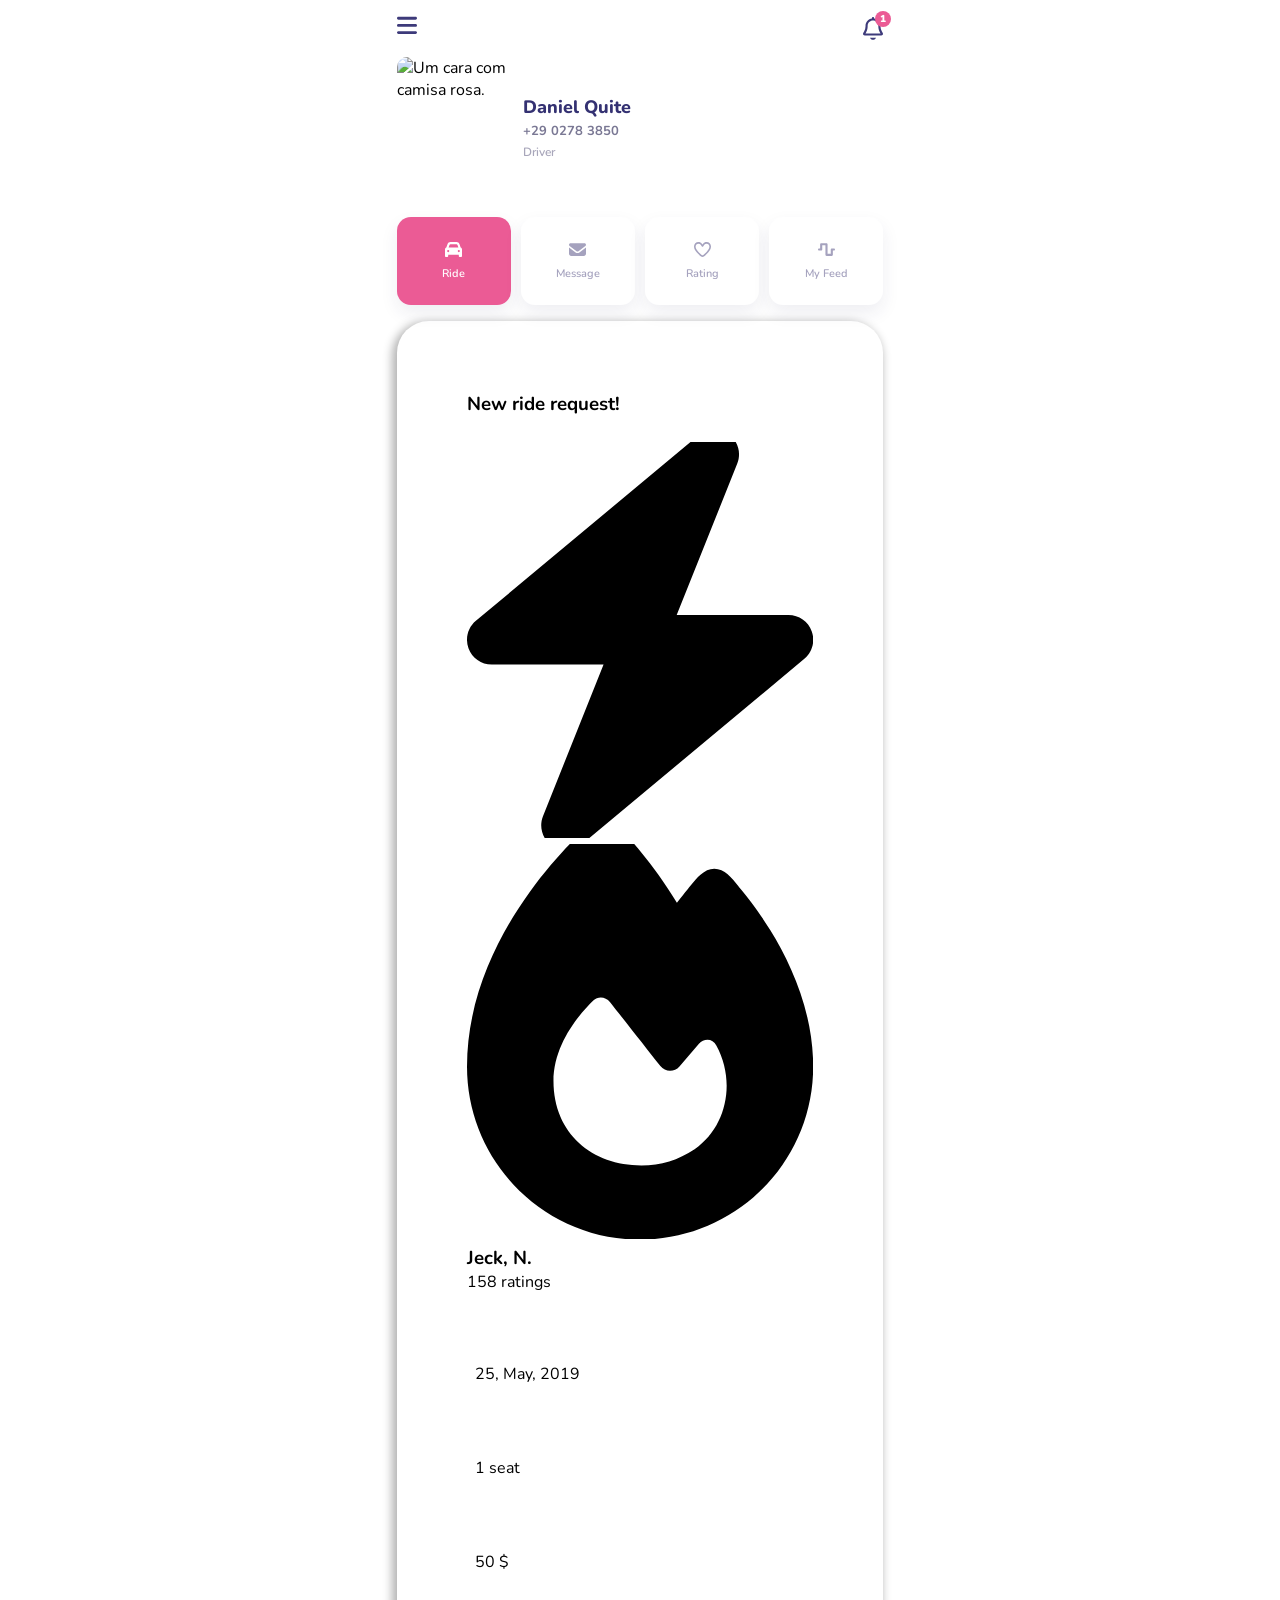
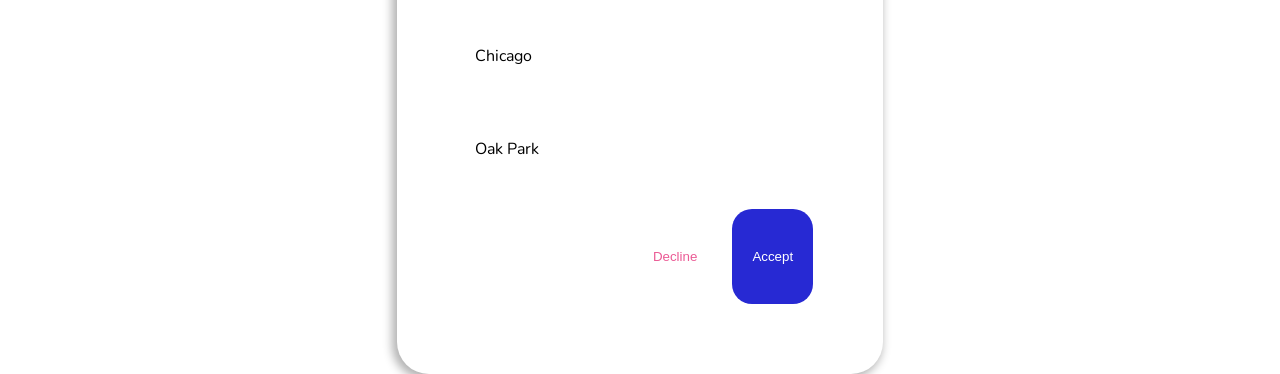
==== commit 28e1709b: "Alteração nos ícones e usuário" ====
--- a/Web_Design/Projeto_Layout_Responsivo/index.html
+++ b/Web_Design/Projeto_Layout_Responsivo/index.html
@@ -1,159 +1,122 @@
 <!doctype html>
-<html lang="en">
-  <head>
-    <meta charset="UTF-8" />
-    <meta name="viewport" content="width=device-width, initial-scale=1.0" />
-    <title>Ride Request</title>
-    <link rel="stylesheet" href="css/style.css" />
-    <link
-      href="https://fonts.googleapis.com/css2?family=Nunito:wght@400;600;700&display=swap"
-      rel="stylesheet"
-    />
+<html lang="pt-br">
 
-    <link
-      rel="stylesheet"
-      href="https://cdnjs.cloudflare.com/ajax/libs/font-awesome/6.5.0/css/all.min.css"
-    />
-  </head>
-  <body>
-    <header class="cabecalho">
-      <div>
-        <svg
-          class="svg-class"
-          xmlns="http://www.w3.org/2000/svg"
-          viewBox="0 0 448 512"
-        >
+<head>
+  <meta charset="UTF-8" />
+  <meta name="viewport" content="width=device-width, initial-scale=1.0" />
+  <title>Ride Request</title>
+  <link rel="stylesheet" href="css/style.css" />
+  <link href="https://fonts.googleapis.com/css2?family=Nunito:wght@400;600;700&display=swap" rel="stylesheet" />
+
+  <link rel="stylesheet" href="https://cdnjs.cloudflare.com/ajax/libs/font-awesome/6.5.0/css/all.min.css" />
+</head>
+
+<body>
+  <header class="cabecalho">
+    <div>
+      <svg class="svg-class" xmlns="http://www.w3.org/2000/svg" viewBox="0 0 448 512">
+        <path
+          d="M0 96C0 78.3 14.3 64 32 64l384 0c17.7 0 32 14.3 32 32s-14.3 32-32 32L32 128C14.3 128 0 113.7 0 96zM0 256c0-17.7 14.3-32 32-32l384 0c17.7 0 32 14.3 32 32s-14.3 32-32 32L32 288c-17.7 0-32-14.3-32-32zM448 416c0 17.7-14.3 32-32 32L32 448c-17.7 0-32-14.3-32-32s14.3-32 32-32l384 0c17.7 0 32 14.3 32 32z" />
+      </svg>
+    </div>
+
+    <div class="bell-wrap">
+      <svg class="svg-class" xmlns="http://www.w3.org/2000/svg" viewBox="0 0 448 512">
+        <path
+          d="M224 0c-13.3 0-24 10.7-24 24l0 9.7C118.6 45.3 56 115.4 56 200l0 14.5c0 37.7-10 74.7-29 107.3L5.1 359.2C1.8 365 0 371.5 0 378.2 0 399.1 16.9 416 37.8 416l372.4 0c20.9 0 37.8-16.9 37.8-37.8 0-6.7-1.8-13.3-5.1-19L421 321.7c-19-32.6-29-69.6-29-107.3l0-14.5c0-84.6-62.6-154.7-144-166.3l0-9.7c0-13.3-10.7-24-24-24zM392.4 368l-336.9 0 12.9-22.1C91.7 306 104 260.6 104 214.5l0-14.5c0-66.3 53.7-120 120-120s120 53.7 120 120l0 14.5c0 46.2 12.3 91.5 35.5 131.4L392.4 368zM156.1 464c9.9 28 36.6 48 67.9 48s58-20 67.9-48l-135.8 0z" />
+      </svg>
+      <span class="badge">1</span>
+    </div>
+  </header>
+
+  <main>
+    <section class="grido">
+      <img id="guy-pink" src="images/nice-guy.png" alt="Um cara com camisa rosa." />
+      <section id="text-principal">
+        <h1>Daniel Quite</h1>
+        <p class="phone">+29 0278 3850</p>
+        <p id="drive">Driver</p>
+      </section>
+    </section>
+
+    <nav class="top-actions">
+      <div class="icon-princpal ativo">
+        <svg class="svg-class" xmlns="http://www.w3.org/2000/svg" viewBox="0 0 512 512">
           <path
-            d="M0 96C0 78.3 14.3 64 32 64l384 0c17.7 0 32 14.3 32 32s-14.3 32-32 32L32 128C14.3 128 0 113.7 0 96zM0 256c0-17.7 14.3-32 32-32l384 0c17.7 0 32 14.3 32 32s-14.3 32-32 32L32 288c-17.7 0-32-14.3-32-32zM448 416c0 17.7-14.3 32-32 32L32 448c-17.7 0-32-14.3-32-32s14.3-32 32-32l384 0c17.7 0 32 14.3 32 32z"
-          />
+            d="M135.2 117.4l-26.1 74.6 293.8 0-26.1-74.6C372.3 104.6 360.2 96 346.6 96L165.4 96c-13.6 0-25.7 8.6-30.2 21.4zM39.6 196.8L74.8 96.3C88.3 57.8 124.6 32 165.4 32l181.2 0c40.8 0 77.1 25.8 90.6 64.3l35.2 100.5c23.2 9.6 39.6 32.5 39.6 59.2l0 192c0 17.7-14.3 32-32 32l-32 0c-17.7 0-32-14.3-32-32l0-32-320 0 0 32c0 17.7-14.3 32-32 32l-32 0c-17.7 0-32-14.3-32-32L0 256c0-26.7 16.4-49.6 39.6-59.2zM128 304a32 32 0 1 0 -64 0 32 32 0 1 0 64 0zm288 32a32 32 0 1 0 0-64 32 32 0 1 0 0 64z" />
         </svg>
+        <span>Ride</span>
       </div>
 
-      <div class="bell-wrap">
-        <svg
-          class="svg-class"
-          xmlns="http://www.w3.org/2000/svg"
-          viewBox="0 0 448 512"
-        >
+      <div class="icon-princpal">
+        <svg class="svg-class" xmlns="http://www.w3.org/2000/svg" viewBox="0 0 512 512">
           <path
-            d="M224 0c-13.3 0-24 10.7-24 24l0 9.7C118.6 45.3 56 115.4 56 200l0 14.5c0 37.7-10 74.7-29 107.3L5.1 359.2C1.8 365 0 371.5 0 378.2 0 399.1 16.9 416 37.8 416l372.4 0c20.9 0 37.8-16.9 37.8-37.8 0-6.7-1.8-13.3-5.1-19L421 321.7c-19-32.6-29-69.6-29-107.3l0-14.5c0-84.6-62.6-154.7-144-166.3l0-9.7c0-13.3-10.7-24-24-24zM392.4 368l-336.9 0 12.9-22.1C91.7 306 104 260.6 104 214.5l0-14.5c0-66.3 53.7-120 120-120s120 53.7 120 120l0 14.5c0 46.2 12.3 91.5 35.5 131.4L392.4 368zM156.1 464c9.9 28 36.6 48 67.9 48s58-20 67.9-48l-135.8 0z"
-          />
+            d="M48 64c-26.5 0-48 21.5-48 48 0 15.1 7.1 29.3 19.2 38.4l208 156c17.1 12.8 40.5 12.8 57.6 0l208-156c12.1-9.1 19.2-23.3 19.2-38.4 0-26.5-21.5-48-48-48L48 64zM0 196L0 384c0 35.3 28.7 64 64 64l384 0c35.3 0 64-28.7 64-64l0-188-198.4 148.8c-34.1 25.6-81.1 25.6-115.2 0L0 196z" />
         </svg>
-        <span class="badge">1</span>
+        <span>Message</span>
       </div>
-    </header>
 
-    <main>
-      <section class="grido">
-        <img
-          id="guy-pink"
-          src="images/nice-guy.png"
-          alt="Um cara com camisa rosa."
-        />
-        <section id="text-principal">
-          <h1>Daniel Quite</h1>
-          <p class="phone">+29 0278 3850</p>
-          <p id="drive">Driver</p>
+      <div class="icon-princpal">
+        <svg class="svg-class" xmlns="http://www.w3.org/2000/svg" viewBox="0 0 512 512">
+          <path
+            d="M378.9 80c-27.3 0-53 13.1-69 35.2l-34.4 47.6c-4.5 6.2-11.7 9.9-19.4 9.9s-14.9-3.7-19.4-9.9l-34.4-47.6c-16-22.1-41.7-35.2-69-35.2-47 0-85.1 38.1-85.1 85.1 0 49.9 32 98.4 68.1 142.3 41.1 50 91.4 94 125.9 120.3 3.2 2.4 7.9 4.2 14 4.2s10.8-1.8 14-4.2c34.5-26.3 84.8-70.4 125.9-120.3 36.2-43.9 68.1-92.4 68.1-142.3 0-47-38.1-85.1-85.1-85.1zM271 87.1c25-34.6 65.2-55.1 107.9-55.1 73.5 0 133.1 59.6 133.1 133.1 0 68.6-42.9 128.9-79.1 172.8-44.1 53.6-97.3 100.1-133.8 127.9-12.3 9.4-27.5 14.1-43.1 14.1s-30.8-4.7-43.1-14.1C176.4 438 123.2 391.5 79.1 338 42.9 294.1 0 233.7 0 165.1 0 91.6 59.6 32 133.1 32 175.8 32 216 52.5 241 87.1l15 20.7 15-20.7z" />
+        </svg>
+        <span>Rating</span>
+      </div>
+
+      <div class="icon-princpal">
+        <svg class="svg-class" xmlns="http://www.w3.org/2000/svg" viewBox="0 0 512 512">
+          <path
+            d="M64 96c0-17.7 14.3-32 32-32l160 0c17.7 0 32 14.3 32 32l0 288 96 0 0-128c0-17.7 14.3-32 32-32l64 0c17.7 0 32 14.3 32 32s-14.3 32-32 32l-32 0 0 128c0 17.7-14.3 32-32 32l-160 0c-17.7 0-32-14.3-32-32l0-288-96 0 0 128c0 17.7-14.3 32-32 32l-64 0c-17.7 0-32-14.3-32-32s14.3-32 32-32l32 0 0-128z" />
+        </svg>
+        <span>My Feed</span>
+      </div>
+    </nav>
+
+
+    <div id="box-1">
+      <section class="box">
+        <h3>New ride request!</h3>
+
+        <div id="users">
+
+          <div class="icons">
+            <svg class="icon-reguest" xmlns="http://www.w3.org/2000/svg" viewBox="0 0 448 512">
+              <path
+                d="M338.8-9.9c11.9 8.6 16.3 24.2 10.9 37.8L271.3 224 416 224c13.5 0 25.5 8.4 30.1 21.1s.7 26.9-9.6 35.5l-288 240c-11.3 9.4-27.4 9.9-39.3 1.3s-16.3-24.2-10.9-37.8L176.7 288 32 288c-13.5 0-25.5-8.4-30.1-21.1s-.7-26.9 9.6-35.5l288-240c11.3-9.4 27.4-9.9 39.3-1.3z" />
+            </svg>
+            <svg class="icon-reguest" xmlns="http://www.w3.org/2000/svg" viewBox="0 0 448 512">
+              <path
+                d="M160.5-26.4c9.3-7.8 23-7.5 31.9 .9 12.3 11.6 23.3 24.4 33.9 37.4 13.5 16.5 29.7 38.3 45.3 64.2 5.2-6.8 10-12.8 14.2-17.9 1.1-1.3 2.2-2.7 3.3-4.1 7.9-9.8 17.7-22.1 30.8-22.1 13.4 0 22.8 11.9 30.8 22.1 1.3 1.7 2.6 3.3 3.9 4.8 10.3 12.4 24 30.3 37.7 52.4 27.2 43.9 55.6 106.4 55.6 176.6 0 123.7-100.3 224-224 224S0 411.7 0 288c0-91.1 41.1-170 80.5-225 19.9-27.7 39.7-49.9 54.6-65.1 8.2-8.4 16.5-16.7 25.5-24.2zM225.7 416c25.3 0 47.7-7 68.8-21 42.1-29.4 53.4-88.2 28.1-134.4-4.5-9-16-9.6-22.5-2l-25.2 29.3c-6.6 7.6-18.5 7.4-24.7-.5-17.3-22.1-49.1-62.4-65.3-83-5.4-6.9-15.2-8-21.5-1.9-18.3 17.8-51.5 56.8-51.5 104.3 0 68.6 50.6 109.2 113.7 109.2z" />
+            </svg>
+          </div>
+          <div class="user">
+            <div>
+              <h3> Jeck, N. </h3>
+              <p> 158 ratings </p>
+            </div>
+            <img id="img-user" src="images/man-black.png" alt="">
+          </div>
+
+        </div>
+        
+        <p>25, May, 2019</p>
+        <p>1 seat</p>
+        <p>50 $</p>
+        <p>Chicago</p>
+        <p>Oak Park</p>
+
+        <section>
+          <form>
+            <button id="btn-decline">Decline</button>
+            <button>Accept</button>
+          </form>
         </section>
       </section>
+    </div>
 
-      <nav class="top-actions">
-        <div class="icon-princpal ativo">
-          <svg
-            class="svg-class"
-            xmlns="http://www.w3.org/2000/svg"
-            viewBox="0 0 512 512"
-          >
-            <path
-              d="M135.2 117.4l-26.1 74.6 293.8 0-26.1-74.6C372.3 104.6 360.2 96 346.6 96L165.4 96c-13.6 0-25.7 8.6-30.2 21.4zM39.6 196.8L74.8 96.3C88.3 57.8 124.6 32 165.4 32l181.2 0c40.8 0 77.1 25.8 90.6 64.3l35.2 100.5c23.2 9.6 39.6 32.5 39.6 59.2l0 192c0 17.7-14.3 32-32 32l-32 0c-17.7 0-32-14.3-32-32l0-32-320 0 0 32c0 17.7-14.3 32-32 32l-32 0c-17.7 0-32-14.3-32-32L0 256c0-26.7 16.4-49.6 39.6-59.2zM128 304a32 32 0 1 0 -64 0 32 32 0 1 0 64 0zm288 32a32 32 0 1 0 0-64 32 32 0 1 0 0 64z"
-            />
-          </svg>
-          <span>Ride</span>
-        </div>
 
-        <div class="icon-princpal">
-          <svg
-            class="svg-class"
-            xmlns="http://www.w3.org/2000/svg"
-            viewBox="0 0 512 512"
-          >
-            <path
-              d="M48 64c-26.5 0-48 21.5-48 48 0 15.1 7.1 29.3 19.2 38.4l208 156c17.1 12.8 40.5 12.8 57.6 0l208-156c12.1-9.1 19.2-23.3 19.2-38.4 0-26.5-21.5-48-48-48L48 64zM0 196L0 384c0 35.3 28.7 64 64 64l384 0c35.3 0 64-28.7 64-64l0-188-198.4 148.8c-34.1 25.6-81.1 25.6-115.2 0L0 196z"
-            />
-          </svg>
-          <span>Message</span>
-        </div>
+  </main>
+</body>
 
-        <div class="icon-princpal">
-          <svg
-            class="svg-class"
-            xmlns="http://www.w3.org/2000/svg"
-            viewBox="0 0 512 512"
-          >
-            <path
-              d="M378.9 80c-27.3 0-53 13.1-69 35.2l-34.4 47.6c-4.5 6.2-11.7 9.9-19.4 9.9s-14.9-3.7-19.4-9.9l-34.4-47.6c-16-22.1-41.7-35.2-69-35.2-47 0-85.1 38.1-85.1 85.1 0 49.9 32 98.4 68.1 142.3 41.1 50 91.4 94 125.9 120.3 3.2 2.4 7.9 4.2 14 4.2s10.8-1.8 14-4.2c34.5-26.3 84.8-70.4 125.9-120.3 36.2-43.9 68.1-92.4 68.1-142.3 0-47-38.1-85.1-85.1-85.1zM271 87.1c25-34.6 65.2-55.1 107.9-55.1 73.5 0 133.1 59.6 133.1 133.1 0 68.6-42.9 128.9-79.1 172.8-44.1 53.6-97.3 100.1-133.8 127.9-12.3 9.4-27.5 14.1-43.1 14.1s-30.8-4.7-43.1-14.1C176.4 438 123.2 391.5 79.1 338 42.9 294.1 0 233.7 0 165.1 0 91.6 59.6 32 133.1 32 175.8 32 216 52.5 241 87.1l15 20.7 15-20.7z"
-            />
-          </svg>
-          <span>Rating</span>
-        </div>
-
-        <div class="icon-princpal">
-          <svg
-            class="svg-class"
-            xmlns="http://www.w3.org/2000/svg"
-            viewBox="0 0 512 512"
-          >
-            <path
-              d="M64 96c0-17.7 14.3-32 32-32l160 0c17.7 0 32 14.3 32 32l0 288 96 0 0-128c0-17.7 14.3-32 32-32l64 0c17.7 0 32 14.3 32 32s-14.3 32-32 32l-32 0 0 128c0 17.7-14.3 32-32 32l-160 0c-17.7 0-32-14.3-32-32l0-288-96 0 0 128c0 17.7-14.3 32-32 32l-64 0c-17.7 0-32-14.3-32-32s14.3-32 32-32l32 0 0-128z"
-            />
-          </svg>
-          <span>My Feed</span>
-        </div>
-      </nav>
-
-      
-      <div id="box-1">
-        <section class="box">
-          <h2>New ride request!</h2>
-          <div>
-            <svg
-              class="svg-class"
-              xmlns="http://www.w3.org/2000/svg"
-              viewBox="0 0 448 512"
-            >
-              <path
-                d="M338.8-9.9c11.9 8.6 16.3 24.2 10.9 37.8L271.3 224 416 224c13.5 0 25.5 8.4 30.1 21.1s.7 26.9-9.6 35.5l-288 240c-11.3 9.4-27.4 9.9-39.3 1.3s-16.3-24.2-10.9-37.8L176.7 288 32 288c-13.5 0-25.5-8.4-30.1-21.1s-.7-26.9 9.6-35.5l288-240c11.3-9.4 27.4-9.9 39.3-1.3z"
-              />
-            </svg>
-          </div>
-          <div>
-            <svg
-              class="svg-class"
-              xmlns="http://www.w3.org/2000/svg"
-              viewBox="0 0 448 512"
-            >
-              <path
-                d="M160.5-26.4c9.3-7.8 23-7.5 31.9 .9 12.3 11.6 23.3 24.4 33.9 37.4 13.5 16.5 29.7 38.3 45.3 64.2 5.2-6.8 10-12.8 14.2-17.9 1.1-1.3 2.2-2.7 3.3-4.1 7.9-9.8 17.7-22.1 30.8-22.1 13.4 0 22.8 11.9 30.8 22.1 1.3 1.7 2.6 3.3 3.9 4.8 10.3 12.4 24 30.3 37.7 52.4 27.2 43.9 55.6 106.4 55.6 176.6 0 123.7-100.3 224-224 224S0 411.7 0 288c0-91.1 41.1-170 80.5-225 19.9-27.7 39.7-49.9 54.6-65.1 8.2-8.4 16.5-16.7 25.5-24.2zM225.7 416c25.3 0 47.7-7 68.8-21 42.1-29.4 53.4-88.2 28.1-134.4-4.5-9-16-9.6-22.5-2l-25.2 29.3c-6.6 7.6-18.5 7.4-24.7-.5-17.3-22.1-49.1-62.4-65.3-83-5.4-6.9-15.2-8-21.5-1.9-18.3 17.8-51.5 56.8-51.5 104.3 0 68.6 50.6 109.2 113.7 109.2z"
-              />
-            </svg>
-          </div>
-          <section>
-            <h6>Jeck, N.</h6>
-            <p>158 ratings</p>
-            <p>25, May, 2019</p>
-            <p>1 seat</p>
-            <p>50 $</p>
-            <p>Chicago</p>
-            <p>Oak Park</p>
-          </section>
-          <section>
-            <form action="/ride.html">
-               <button id="btn-decline">Decline</button>
-              <button>Accept</button>
-            </form>
-          </section>
-        </section>
-      </div>
-    </main>
-  </body>
 </html>
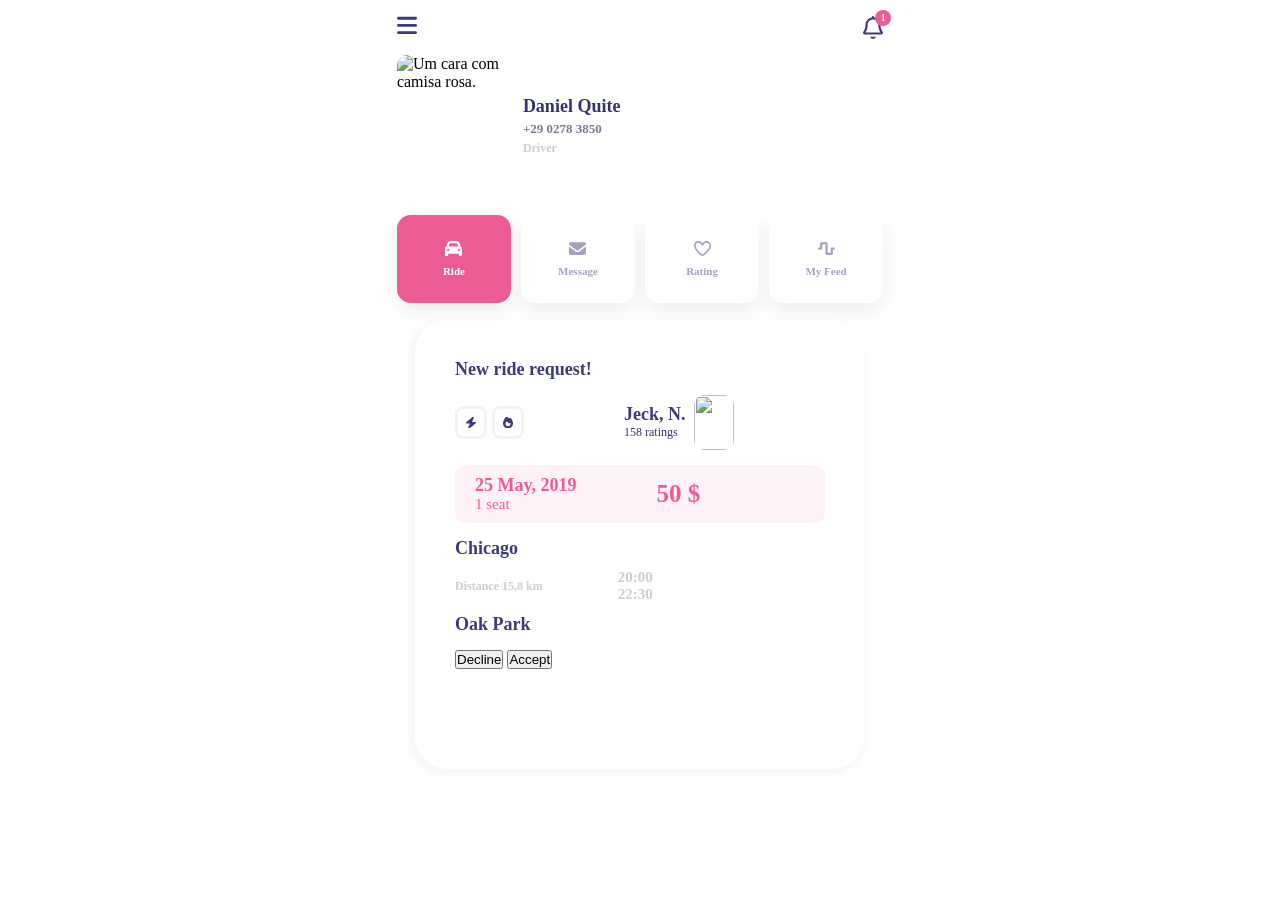
==== commit c3146dac: "Tirando espacos" ====
--- a/Web_Design/Projeto_Layout_Responsivo/index.html
+++ b/Web_Design/Projeto_Layout_Responsivo/index.html
@@ -8,7 +8,10 @@
   <link rel="stylesheet" href="css/style.css" />
   <link href="https://fonts.googleapis.com/css2?family=Nunito:wght@400;600;700&display=swap" rel="stylesheet" />
 
+  <script src="https://cdn.jsdelivr.net/npm/@tailwindcss/browser@4"></script>
+
   <link rel="stylesheet" href="https://cdnjs.cloudflare.com/ajax/libs/font-awesome/6.5.0/css/all.min.css" />
+
 </head>
 
 <body>
@@ -35,7 +38,7 @@
       <section id="text-principal">
         <h1>Daniel Quite</h1>
         <p class="phone">+29 0278 3850</p>
-        <p id="drive">Driver</p>
+        <p class="drive">Driver</p>
       </section>
     </section>
 
@@ -73,13 +76,11 @@
       </div>
     </nav>
 
-
     <div id="box-1">
       <section class="box">
         <h3>New ride request!</h3>
 
         <div id="users">
-
           <div class="icons">
             <svg class="icon-reguest" xmlns="http://www.w3.org/2000/svg" viewBox="0 0 448 512">
               <path
@@ -97,26 +98,59 @@
             </div>
             <img id="img-user" src="images/man-black.png" alt="">
           </div>
+        </div>
 
+        <div id="data">
+          <div>
+            <h6>25 May, 2019</h6>
+            <p>1 seat</p>
+          </div>
+
+          <div id="valor">
+            <h2>50 $</h2>
+          </div>
         </div>
-        
-        <p>25, May, 2019</p>
-        <p>1 seat</p>
-        <p>50 $</p>
-        <p>Chicago</p>
-        <p>Oak Park</p>
 
-        <section>
-          <form>
-            <button id="btn-decline">Decline</button>
-            <button>Accept</button>
-          </form>
-        </section>
+        <div class="checking">
+
+          <div class="flex flex-col items-center justify-between h-30 w-12">
+
+            <div class="w-6 h-8 bg-[#a3a3e3] rounded-[8px] flex items-center justify-center">
+              <div class="w-2 h-2 bg-white rounded-full"></div>
+            </div>
+
+            <div class="border-l-2 border-dashed border-gray-200 h-10 my-2"></div>
+
+            <div class="w-6 h-8 bg-[#f0edff] rounded-[8px] flex items-center justify-center">
+              <div class="w-2 h-2 bg-[#847dd1] rounded-full"></div>
+            </div>
+
+          </div>
+
+          <div class="city">
+            <h3>Chicago</h3>
+            <p class="drive"> Distance 15,8 km </p>
+            <h3>Oak Park</h3>
+          </div>
+
+          <div class="flex flex-col justify-between h-27">
+            <h4>20:00</h4>
+            <h4>22:30</h4>
+          </div>
+        </div>
+
+
+        <div class="flex flex-row items-center justify-center gap-4 ml-28">
+          <button class="text-pink-500 font-semibold text-sm">Decline</button>
+          <button class="bg-blue-700 text-white w-[70px] h-[70px] rounded-[20px] text-base font-semibold shadow-xl">
+            Accept
+          </button>
+        </div>
       </section>
     </div>
-
-
+    </div>
+    </div>
   </main>
 </body>
 
-</html>
+</html>
--- a/Web_Design/Projeto_Layout_Responsivo/css/style.css
+++ b/Web_Design/Projeto_Layout_Responsivo/css/style.css
@@ -1,8 +1,8 @@
 :root {
-  --cor-primaria: #eb5b95;
-  --cor-secundaria: #2729d3;
-  --fonte-principal: "Nunito", sans-serif;
-}
+      --cor-primaria: #eb5b95;
+      --cor-secundaria: #2729d3;
+      --fonte-principal: Poppins;
+      }
 
 * {
   margin: 0;
@@ -16,10 +16,10 @@
   width: min(100vw, calc(100dvh * (9 / 16)));
   aspect-ratio: 9/16;
   position: relative;
-  background-color: #fff;
+  background-color: #ffff;
   margin: 0 auto;
   padding: 14px 10px 0;
-  overflow: hidden;
+  overflow: auto;
   border-radius: 20px
 }
 
@@ -43,6 +43,21 @@
 .svg-class {
   width: 20px;
   fill: #3d3a7a;
+}
+
+.icons {
+  display: flex;
+  align-items: center;
+  gap: 5px;
+}
+
+.icon-reguest{
+  width: 32px;
+  fill: #3d3a7a;
+  padding: 8px;
+  border-radius: 8px;
+  border: solid;
+  border-color: #f3f3f3;
 }
 
 .cabecalho {
@@ -91,10 +106,82 @@
   border-radius: 10px;
 }
 
-#drive {
+#users{
+  display: flex;
+}
+
+#img-user {
+  width: 40px;
+  height: 55px;
+  object-fit: cover;
+  margin-left: 8px;
+  border-radius: 10px;
+}
+
+.user p {
+  color: #343172;
+  font-size: 12px;
+}
+
+.user {
+  display: flex;
+  align-items: center;
+  margin-left: 100px;
+}
+
+#data{
+  border-radius: 10px;
+  align-items: center;
+  padding: 10px 20px 10px 20px;
+  background-color:rgba(255, 0, 102, 0.05);
+  display: flex;
+}
+
+#data h2 {
+  font-size: 25px;
+  font-weight: bold;
+  font-family: Poppins;
+  color: var(--cor-primaria);
+}
+
+#data p {
+  color:#eb5b95;
+  font-size: 15px;
+}
+
+#valor{
+  align-items: center;
+  padding-left: 80px;
+}
+
+.city{
+  margin-right: 75px;
+}
+
+.city p{
+  align-items: center;
+  padding: 20px 0px 20px 0px;
+}
+
+.checking{
+  display: flex;
+  align-items: center;
+}
+
+.checking h4{
+  font-size: 15px;
+  font-weight: 600;
+  color: #cecdd4;
+}
+
+.horario {
+  padding-left: 80px;
+}
+
+.drive {
   font-size: 12px;
   font-weight: 600;
-  color: #a8a6ba;
+  color: #cecdd4;
 }
 
 #text-principal h1 {
@@ -122,23 +209,26 @@
 
 .box {
   background-color: #fff;
-  box-shadow: -3px 3px 10px 2px rgba(0, 0, 0, 0.3);
-  width: 850px;
+  box-shadow: -3px 3px 5px 3px rgba(0, 0, 0, 0.03);
+  height: 450px;
+  width: 450px;
   border-radius: 2rem;
-  padding: 70px;
+  padding: 40px;
   display: flex;
   flex-direction: column;
-  gap: 25px;
-}
-
-.box h2 {
-  margin-bottom: 15px;
-  font-size: 28px;
-  color: var(--cor-secundaria);
+  gap: 15px;
+}
+
+.box h3 {
+  font-size: 18px;
+  font-weight: bold;
+  font-family: Poppins;
+  color: #3d3a7a;
 }
 
 .box h6 {
-  margin-top: 15px;
+  font-weight: bold;
+  font-family: Poppins;
   font-size: 18px;
   color: var(--cor-primaria);
 }
@@ -167,16 +257,16 @@
   gap: 15px;
 }
 
-button {
+/* button {
+  font-weight: bold;
   padding: 20px;
   color: #fff;
   background-color: var(--cor-secundaria);
   border-radius: 20px;
-  padding-bottom: 40px;
-  padding-top: 40px;
+  padding-bottom: 30px;
+  padding-top: 30px;
   border: none;
-
-}
+}  */
 
 .top-actions {
   display: grid;
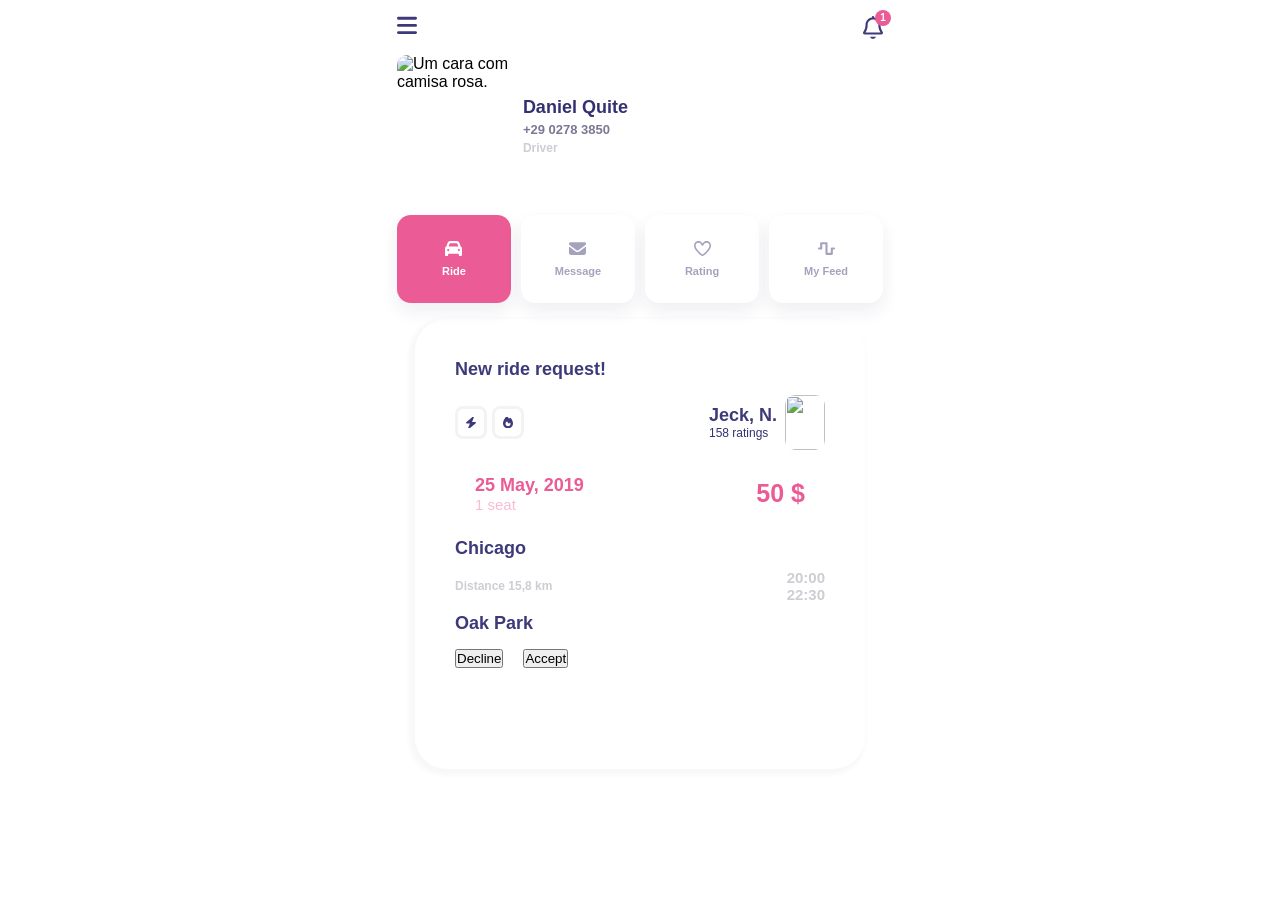
==== commit 1ba89a4c: "Terminado" ====
--- a/Web_Design/Projeto_Layout_Responsivo/index.html
+++ b/Web_Design/Projeto_Layout_Responsivo/index.html
@@ -1,5 +1,5 @@
 <!doctype html>
-<html lang="pt-br">
+<html lang="pt-BR">
 
 <head>
   <meta charset="UTF-8" />
@@ -15,7 +15,7 @@
 </head>
 
 <body>
-  <header class="cabecalho">
+  <header class="head">
     <div>
       <svg class="svg-class" xmlns="http://www.w3.org/2000/svg" viewBox="0 0 448 512">
         <path
@@ -33,9 +33,9 @@
   </header>
 
   <main>
-    <section class="grido">
+    <section class="scream">
       <img id="guy-pink" src="images/nice-guy.png" alt="Um cara com camisa rosa." />
-      <section id="text-principal">
+      <section id="text-main">
         <h1>Daniel Quite</h1>
         <p class="phone">+29 0278 3850</p>
         <p class="drive">Driver</p>
@@ -43,7 +43,7 @@
     </section>
 
     <nav class="top-actions">
-      <div class="icon-princpal ativo">
+      <div class="icon-main active">
         <svg class="svg-class" xmlns="http://www.w3.org/2000/svg" viewBox="0 0 512 512">
           <path
             d="M135.2 117.4l-26.1 74.6 293.8 0-26.1-74.6C372.3 104.6 360.2 96 346.6 96L165.4 96c-13.6 0-25.7 8.6-30.2 21.4zM39.6 196.8L74.8 96.3C88.3 57.8 124.6 32 165.4 32l181.2 0c40.8 0 77.1 25.8 90.6 64.3l35.2 100.5c23.2 9.6 39.6 32.5 39.6 59.2l0 192c0 17.7-14.3 32-32 32l-32 0c-17.7 0-32-14.3-32-32l0-32-320 0 0 32c0 17.7-14.3 32-32 32l-32 0c-17.7 0-32-14.3-32-32L0 256c0-26.7 16.4-49.6 39.6-59.2zM128 304a32 32 0 1 0 -64 0 32 32 0 1 0 64 0zm288 32a32 32 0 1 0 0-64 32 32 0 1 0 0 64z" />
@@ -51,7 +51,7 @@
         <span>Ride</span>
       </div>
 
-      <div class="icon-princpal">
+      <div class="icon-main">
         <svg class="svg-class" xmlns="http://www.w3.org/2000/svg" viewBox="0 0 512 512">
           <path
             d="M48 64c-26.5 0-48 21.5-48 48 0 15.1 7.1 29.3 19.2 38.4l208 156c17.1 12.8 40.5 12.8 57.6 0l208-156c12.1-9.1 19.2-23.3 19.2-38.4 0-26.5-21.5-48-48-48L48 64zM0 196L0 384c0 35.3 28.7 64 64 64l384 0c35.3 0 64-28.7 64-64l0-188-198.4 148.8c-34.1 25.6-81.1 25.6-115.2 0L0 196z" />
@@ -59,7 +59,7 @@
         <span>Message</span>
       </div>
 
-      <div class="icon-princpal">
+      <div class="icon-main">
         <svg class="svg-class" xmlns="http://www.w3.org/2000/svg" viewBox="0 0 512 512">
           <path
             d="M378.9 80c-27.3 0-53 13.1-69 35.2l-34.4 47.6c-4.5 6.2-11.7 9.9-19.4 9.9s-14.9-3.7-19.4-9.9l-34.4-47.6c-16-22.1-41.7-35.2-69-35.2-47 0-85.1 38.1-85.1 85.1 0 49.9 32 98.4 68.1 142.3 41.1 50 91.4 94 125.9 120.3 3.2 2.4 7.9 4.2 14 4.2s10.8-1.8 14-4.2c34.5-26.3 84.8-70.4 125.9-120.3 36.2-43.9 68.1-92.4 68.1-142.3 0-47-38.1-85.1-85.1-85.1zM271 87.1c25-34.6 65.2-55.1 107.9-55.1 73.5 0 133.1 59.6 133.1 133.1 0 68.6-42.9 128.9-79.1 172.8-44.1 53.6-97.3 100.1-133.8 127.9-12.3 9.4-27.5 14.1-43.1 14.1s-30.8-4.7-43.1-14.1C176.4 438 123.2 391.5 79.1 338 42.9 294.1 0 233.7 0 165.1 0 91.6 59.6 32 133.1 32 175.8 32 216 52.5 241 87.1l15 20.7 15-20.7z" />
@@ -67,7 +67,7 @@
         <span>Rating</span>
       </div>
 
-      <div class="icon-princpal">
+      <div class="icon-main">
         <svg class="svg-class" xmlns="http://www.w3.org/2000/svg" viewBox="0 0 512 512">
           <path
             d="M64 96c0-17.7 14.3-32 32-32l160 0c17.7 0 32 14.3 32 32l0 288 96 0 0-128c0-17.7 14.3-32 32-32l64 0c17.7 0 32 14.3 32 32s-14.3 32-32 32l-32 0 0 128c0 17.7-14.3 32-32 32l-160 0c-17.7 0-32-14.3-32-32l0-288-96 0 0 128c0 17.7-14.3 32-32 32l-64 0c-17.7 0-32-14.3-32-32s14.3-32 32-32l32 0 0-128z" />
@@ -91,6 +91,7 @@
                 d="M160.5-26.4c9.3-7.8 23-7.5 31.9 .9 12.3 11.6 23.3 24.4 33.9 37.4 13.5 16.5 29.7 38.3 45.3 64.2 5.2-6.8 10-12.8 14.2-17.9 1.1-1.3 2.2-2.7 3.3-4.1 7.9-9.8 17.7-22.1 30.8-22.1 13.4 0 22.8 11.9 30.8 22.1 1.3 1.7 2.6 3.3 3.9 4.8 10.3 12.4 24 30.3 37.7 52.4 27.2 43.9 55.6 106.4 55.6 176.6 0 123.7-100.3 224-224 224S0 411.7 0 288c0-91.1 41.1-170 80.5-225 19.9-27.7 39.7-49.9 54.6-65.1 8.2-8.4 16.5-16.7 25.5-24.2zM225.7 416c25.3 0 47.7-7 68.8-21 42.1-29.4 53.4-88.2 28.1-134.4-4.5-9-16-9.6-22.5-2l-25.2 29.3c-6.6 7.6-18.5 7.4-24.7-.5-17.3-22.1-49.1-62.4-65.3-83-5.4-6.9-15.2-8-21.5-1.9-18.3 17.8-51.5 56.8-51.5 104.3 0 68.6 50.6 109.2 113.7 109.2z" />
             </svg>
           </div>
+
           <div class="user">
             <div>
               <h3> Jeck, N. </h3>
@@ -106,31 +107,28 @@
             <p>1 seat</p>
           </div>
 
-          <div id="valor">
+          <div id="value">
             <h2>50 $</h2>
           </div>
         </div>
 
         <div class="checking">
 
-          <div class="flex flex-col items-center justify-between h-30 w-12">
-
-            <div class="w-6 h-8 bg-[#a3a3e3] rounded-[8px] flex items-center justify-center">
-              <div class="w-2 h-2 bg-white rounded-full"></div>
+          <div class="flex">
+            <div class="flex flex-col items-center justify-between h-30 w-12">
+              <div class="w-6 h-8 bg-[#a3a3e3] rounded-[8px] flex items-center justify-center">
+                <div class="w-2 h-2 bg-white rounded-full"></div>
+              </div>
+              <div class="border-l-2 border-dashed border-gray-200 h-10 my-2"></div>
+              <div class="w-6 h-8 bg-[#f0edff] rounded-[8px] flex items-center justify-center">
+                <div class="w-2 h-2 bg-[#847dd1] rounded-full"></div>
+              </div>
             </div>
-
-            <div class="border-l-2 border-dashed border-gray-200 h-10 my-2"></div>
-
-            <div class="w-6 h-8 bg-[#f0edff] rounded-[8px] flex items-center justify-center">
-              <div class="w-2 h-2 bg-[#847dd1] rounded-full"></div>
+            <div class="city">
+              <h3>Chicago</h3>
+              <p class="drive"> Distance 15,8 km </p>
+              <h3>Oak Park</h3>
             </div>
-
-          </div>
-
-          <div class="city">
-            <h3>Chicago</h3>
-            <p class="drive"> Distance 15,8 km </p>
-            <h3>Oak Park</h3>
           </div>
 
           <div class="flex flex-col justify-between h-27">
@@ -140,11 +138,13 @@
         </div>
 
 
-        <div class="flex flex-row items-center justify-center gap-4 ml-28">
-          <button class="text-pink-500 font-semibold text-sm">Decline</button>
-          <button class="bg-blue-700 text-white w-[70px] h-[70px] rounded-[20px] text-base font-semibold shadow-xl">
-            Accept
-          </button>
+        <div class="flex flex-row items-center justify-end gap-4 ml-28">
+          <section id="btn">
+            <button class="text-pink-500 font-semibold text-sm">Decline</button>
+            <button class="bg-blue-700 text-white w-[80px] h-[90px] rounded-[20px] text-base font-semibold shadow-xl">
+              Accept
+            </button>
+          </section>
         </div>
       </section>
     </div>
--- a/Web_Design/Projeto_Layout_Responsivo/css/style.css
+++ b/Web_Design/Projeto_Layout_Responsivo/css/style.css
@@ -1,17 +1,17 @@
 :root {
-      --cor-primaria: #eb5b95;
-      --cor-secundaria: #2729d3;
-      --fonte-principal: Poppins;
-      }
+  --primary-cor: #eb5b95;
+  --secondary-color: #2729d3;
+  --main-font: 'Poppins', sans-serif;
+}
 
 * {
   margin: 0;
   padding: 0;
   box-sizing: border-box;
+  font-family: var(--main-font);
 }
 
 body {
-  font-family: var(--fonte-principal);
   height: min(100dvh, calc(100vw * (16 / 9)));
   width: min(100vw, calc(100dvh * (9 / 16)));
   aspect-ratio: 9/16;
@@ -51,7 +51,7 @@
   gap: 5px;
 }
 
-.icon-reguest{
+.icon-reguest {
   width: 32px;
   fill: #3d3a7a;
   padding: 8px;
@@ -60,14 +60,14 @@
   border-color: #f3f3f3;
 }
 
-.cabecalho {
+.head {
   display: flex;
   justify-content: space-between;
   align-items: center;
   margin-bottom: 14px;
 }
 
-.grido {
+.scream {
   display: grid;
   grid-template-columns: 114px 1fr;
   gap: 12px;
@@ -89,7 +89,7 @@
   width: 16px;
   height: 16px;
   border-radius: 50%;
-  background-color: var(--cor-primaria);
+  background-color: var(--primary-cor);
   color: #fff;
   font-size: 10px;
   font-weight: 900;
@@ -106,8 +106,9 @@
   border-radius: 10px;
 }
 
-#users{
-  display: flex;
+#users {
+  display: flex;
+  justify-content: space-between;
 }
 
 #img-user {
@@ -126,49 +127,50 @@
 .user {
   display: flex;
   align-items: center;
-  margin-left: 100px;
-}
-
-#data{
+ 
+}
+
+#data {
   border-radius: 10px;
   align-items: center;
   padding: 10px 20px 10px 20px;
-  background-color:rgba(255, 0, 102, 0.05);
-  display: flex;
+  display: flex;
+  justify-content: space-between;
 }
 
 #data h2 {
   font-size: 25px;
   font-weight: bold;
-  font-family: Poppins;
-  color: var(--cor-primaria);
+  color: var(--primary-cor);
 }
 
 #data p {
-  color:#eb5b95;
+  color: rgba(235, 91, 149, 0.4);
   font-size: 15px;
 }
 
-#valor{
-  align-items: center;
-  padding-left: 80px;
-}
-
-.city{
+#value {
+   display: flex;
+  align-items: center;
+  white-space: nowrap; 
+}
+
+.city {
   margin-right: 75px;
 }
 
-.city p{
+.city p {
   align-items: center;
   padding: 20px 0px 20px 0px;
 }
 
-.checking{
-  display: flex;
-  align-items: center;
-}
-
-.checking h4{
+.checking {
+  display: flex;
+  align-items: center;
+  justify-content: space-between;
+}
+
+.checking h4 {
   font-size: 15px;
   font-weight: 600;
   color: #cecdd4;
@@ -184,7 +186,7 @@
   color: #cecdd4;
 }
 
-#text-principal h1 {
+#text-main h1 {
   font-size: 18px;
   font-weight: 800;
   line-height: 1.1;
@@ -222,18 +224,16 @@
 .box h3 {
   font-size: 18px;
   font-weight: bold;
-  font-family: Poppins;
   color: #3d3a7a;
 }
 
 .box h6 {
   font-weight: bold;
-  font-family: Poppins;
   font-size: 18px;
-  color: var(--cor-primaria);
-}
-
-.box > p {
+  color: var(--primary-cor);
+}
+
+.box>p {
   padding: 12px 8px;
   margin: 8px 0;
   line-height: 1.8;
@@ -257,24 +257,13 @@
   gap: 15px;
 }
 
-/* button {
-  font-weight: bold;
-  padding: 20px;
-  color: #fff;
-  background-color: var(--cor-secundaria);
-  border-radius: 20px;
-  padding-bottom: 30px;
-  padding-top: 30px;
-  border: none;
-}  */
-
 .top-actions {
   display: grid;
   grid-template-columns: repeat(4, 1fr);
   gap: 10px;
 }
 
-.icon-princpal {
+.icon-main {
   height: 88px;
   border-radius: 14px;
   background-color: #fff;
@@ -287,33 +276,188 @@
   gap: 8px;
 }
 
-.icon-princpal .svg-class {
+.icon-main .svg-class {
   width: 17px;
   fill: #a5a2be;
 }
 
-.icon-princpal span {
+.icon-main span {
   font-size: 11px;
   font-weight: 600;
   color: #a5a2be;
 }
 
-.icon-princpal.ativo{
-  background-color: var(--cor-primaria);
-}
-
-.icon-princpal.ativo .svg-class {
+.icon-main.active {
+  background-color: var(--primary-cor);
+}
+
+.icon-main.active .svg-class {
   fill: #fff;
 }
 
-.icon-princpal.ativo span {
+.icon-main.active span {
   color: #fff;
 }
 
-#btn-decline{
+#btn-decline {
   background-color: #fff;
-  color: var(--cor-primaria);
-}
-
-
-
+  color: var(--primary-cor);
+}
+
+#btn {
+  width: auto;
+  display: flex;
+  gap: 20px;
+} 
+
+@media (min-width: 500px) and (max-width: 1024px) {
+  body {
+    width: 100%;
+    height: auto;
+    aspect-ratio: unset;
+    border-radius: 0;
+    padding: 24px 20px;
+  }
+
+  .box {
+    width: 100%;
+    max-width: 100%;
+    height: auto;
+  }
+}
+
+@media (max-width: 430px) {
+  .box {
+    width: 100%;
+    height: auto;
+    padding: 24px 20px;
+    border-radius: 1.2rem;
+  }
+  .user { margin-left: 20px; }
+  #value { padding-left: 20px; }
+  .city { margin-right: 20px; }
+  #data { padding: 10px; }
+  #btn { justify-content: flex-end; }
+  .checking { gap: 8px; }
+}
+
+@media (max-width: 360px) {
+  body { padding: 10px 6px 0; }
+
+  .box { padding: 16px 14px; gap: 10px; }
+  .box h3 { font-size: 15px; }
+  .box h6 { font-size: 15px; }
+  #data h2 { font-size: 20px; }
+  #data p { font-size: 13px; }
+
+  .scream { grid-template-columns: 80px 1fr; gap: 8px; }
+  #guy-pink { width: 80px; height: 100px; border-radius: 8px; }
+  #text-main h1 { font-size: 15px; }
+  .phone { font-size: 12px; }
+  .drive { font-size: 11px; }
+
+  .icon-main { height: 72px; border-radius: 10px; }
+  .icon-main span { font-size: 10px; }
+  .icon-main .svg-class { width: 14px; }
+
+  .user { margin-left: 10px; }
+  #value { padding-left: 10px; }
+  #btn { gap: 12px; }
+
+  .checking { gap: 6px; align-items: stretch; }
+  .city { margin-right: 8px; }
+  .city h3 { font-size: 14px; }
+  .city p { font-size: 11px; padding: 12px 0; }
+  .checking h4 { font-size: 13px; }
+
+  .checking .flex.flex-col.items-center.justify-between.h-30.w-12 {
+    width: 36px; height: auto; min-height: unset;
+    justify-content: space-between; align-self: stretch;
+  }
+  .checking .flex.flex-col.justify-between.h-27 {
+    height: auto; min-height: unset;
+    justify-content: space-between; align-self: stretch;
+  }
+  .checking .border-l-2.border-dashed { flex: 1; height: auto; }
+  .w-6.h-8 { width: 20px; height: 28px; border-radius: 6px; }
+  .w-2.h-2 { width: 6px; height: 6px; }
+}
+
+@media (max-width: 300px) {
+  body { padding: 8px 4px 0; font-size: 12px; }
+
+  .box { padding: 12px 10px; gap: 8px; border-radius: 1rem; }
+  .box h3,
+  .box h6 { font-size: 13px; }
+  #data h2 { font-size: 17px; }
+  #data { padding: 6px 8px; }
+
+  .scream { grid-template-columns: 60px 1fr; gap: 6px; }
+  #guy-pink { width: 60px; height: 76px; border-radius: 6px; }
+  #text-main h1 { font-size: 13px; }
+  .phone { font-size: 11px; }
+  .drive { font-size: 10px; }
+
+  .icon-main { height: 60px; border-radius: 8px; gap: 4px; }
+  .icon-main span { font-size: 9px; }
+  .icon-main .svg-class { width: 12px; }
+
+  .icon-reguest { width: 24px; padding: 5px; }
+
+  .user { margin-left: 6px; }
+  .user h3 { font-size: 13px; }
+  .user p { font-size: 10px; }
+  #img-user { width: 32px; height: 44px; }
+
+  #value { padding-left: 6px; }
+  #btn { gap: 8px; }
+  #btn button:first-child { font-size: 12px; }
+  #btn button:last-child {
+    width: 64px; height: 70px;
+    font-size: 13px; border-radius: 14px;
+  }
+
+  .checking { gap: 4px; align-items: stretch; }
+  .city { margin-right: 4px; }
+  .city h3 { font-size: 12px; }
+  .city p { font-size: 10px; padding: 8px 0; }
+  .checking h4 { font-size: 11px; white-space: nowrap; }
+
+  .checking .flex.flex-col.items-center.justify-between.h-30.w-12 {
+    width: 28px; height: auto; min-height: unset;
+    justify-content: space-between; align-self: stretch;
+  }
+  .checking .flex.flex-col.justify-between.h-27 {
+    height: auto; min-height: unset;
+    justify-content: space-between; align-self: stretch;
+  }
+  .checking .border-l-2.border-dashed { flex: 1; height: auto; }
+  .w-6.h-8 { width: 16px; height: 22px; border-radius: 5px; }
+  .w-2.h-2 { width: 5px; height: 5px; }
+}
+
+@media (max-width: 291px) {
+  #btn { gap: 6px; }
+  #btn button:first-child { font-size: 11px; }
+  #btn button:last-child {
+    width: 54px;
+    height: 60px;
+    font-size: 11px;
+    border-radius: 12px;
+  }
+}
+
+@media (max-width: 260px) {
+  .top-actions {
+    grid-template-columns: repeat(4, 1fr);
+    gap: 4px;
+  }
+  .icon-main {
+    height: 52px;
+    border-radius: 8px;
+    gap: 3px;
+    padding: 4px 2px;
+  }
+  .icon-main span { font-size: 8px; }
+  .icon-main .svg-class { width: 11px; }
+}
